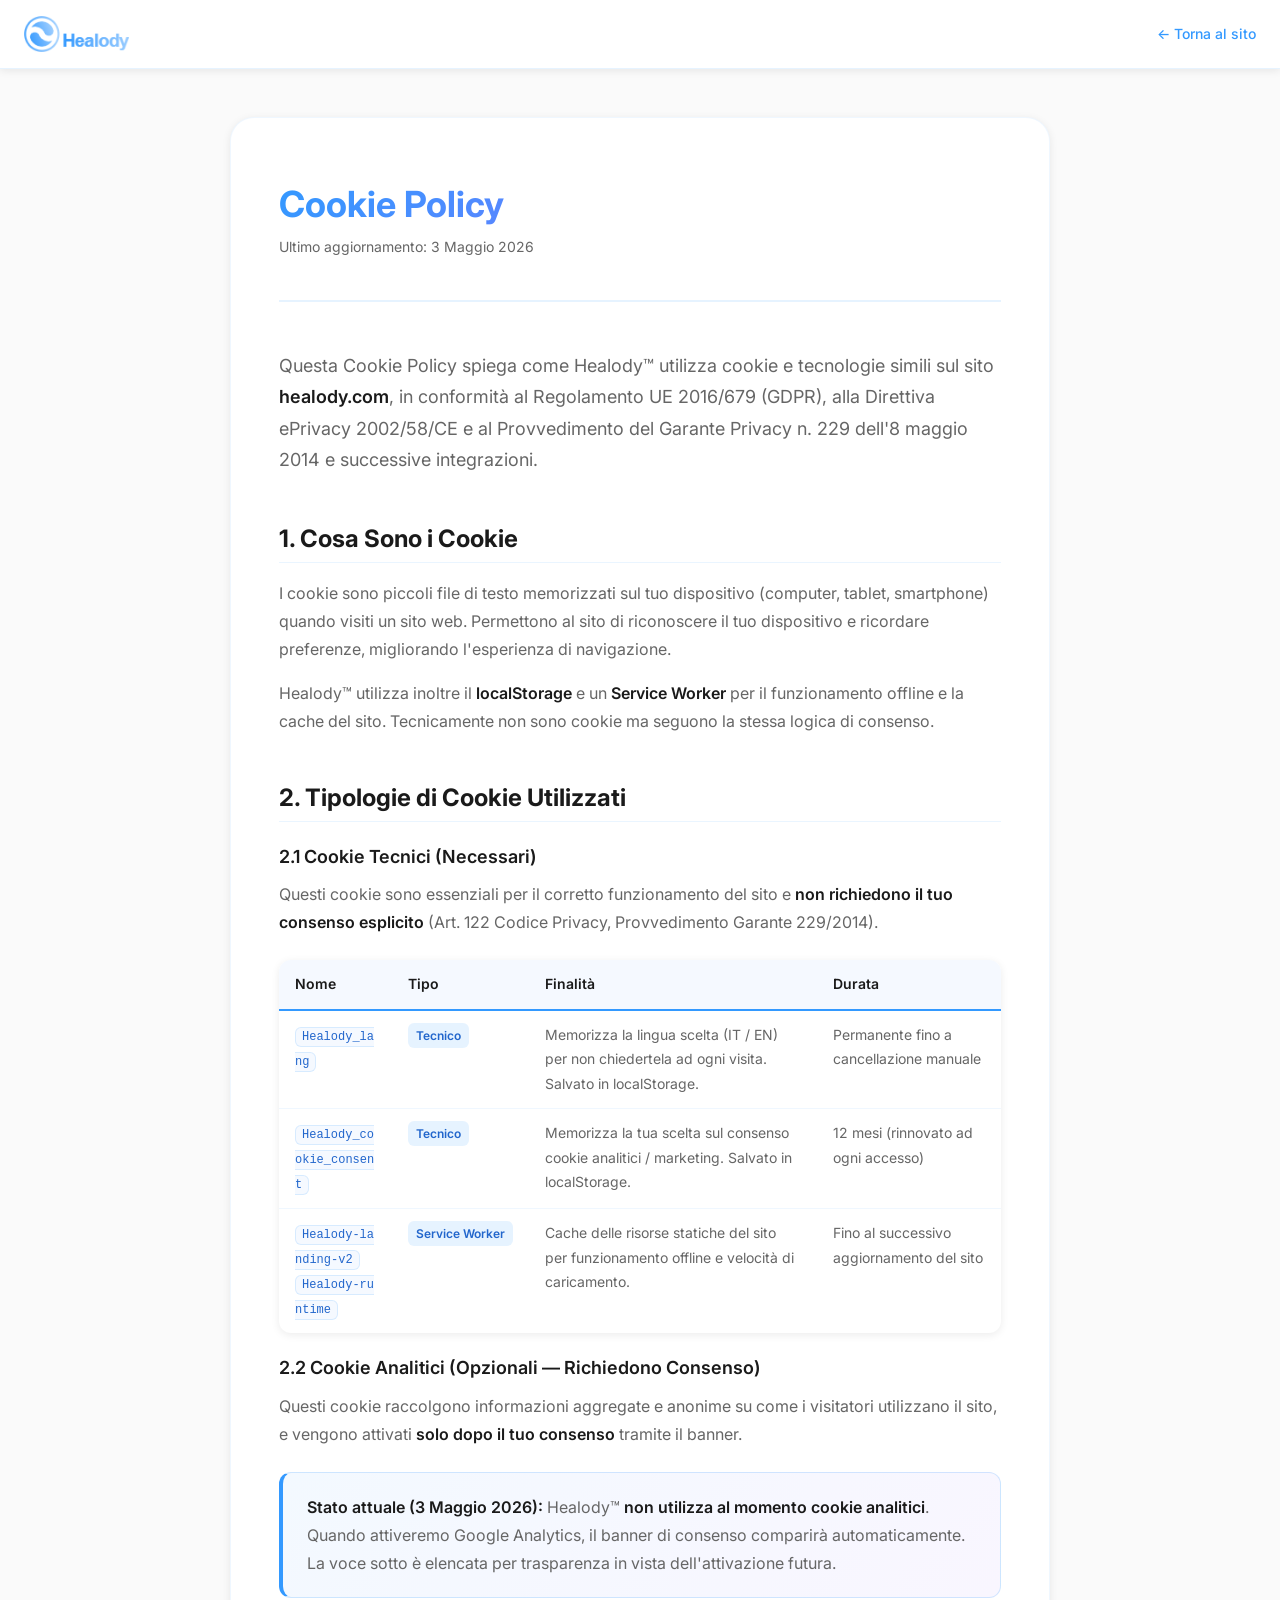
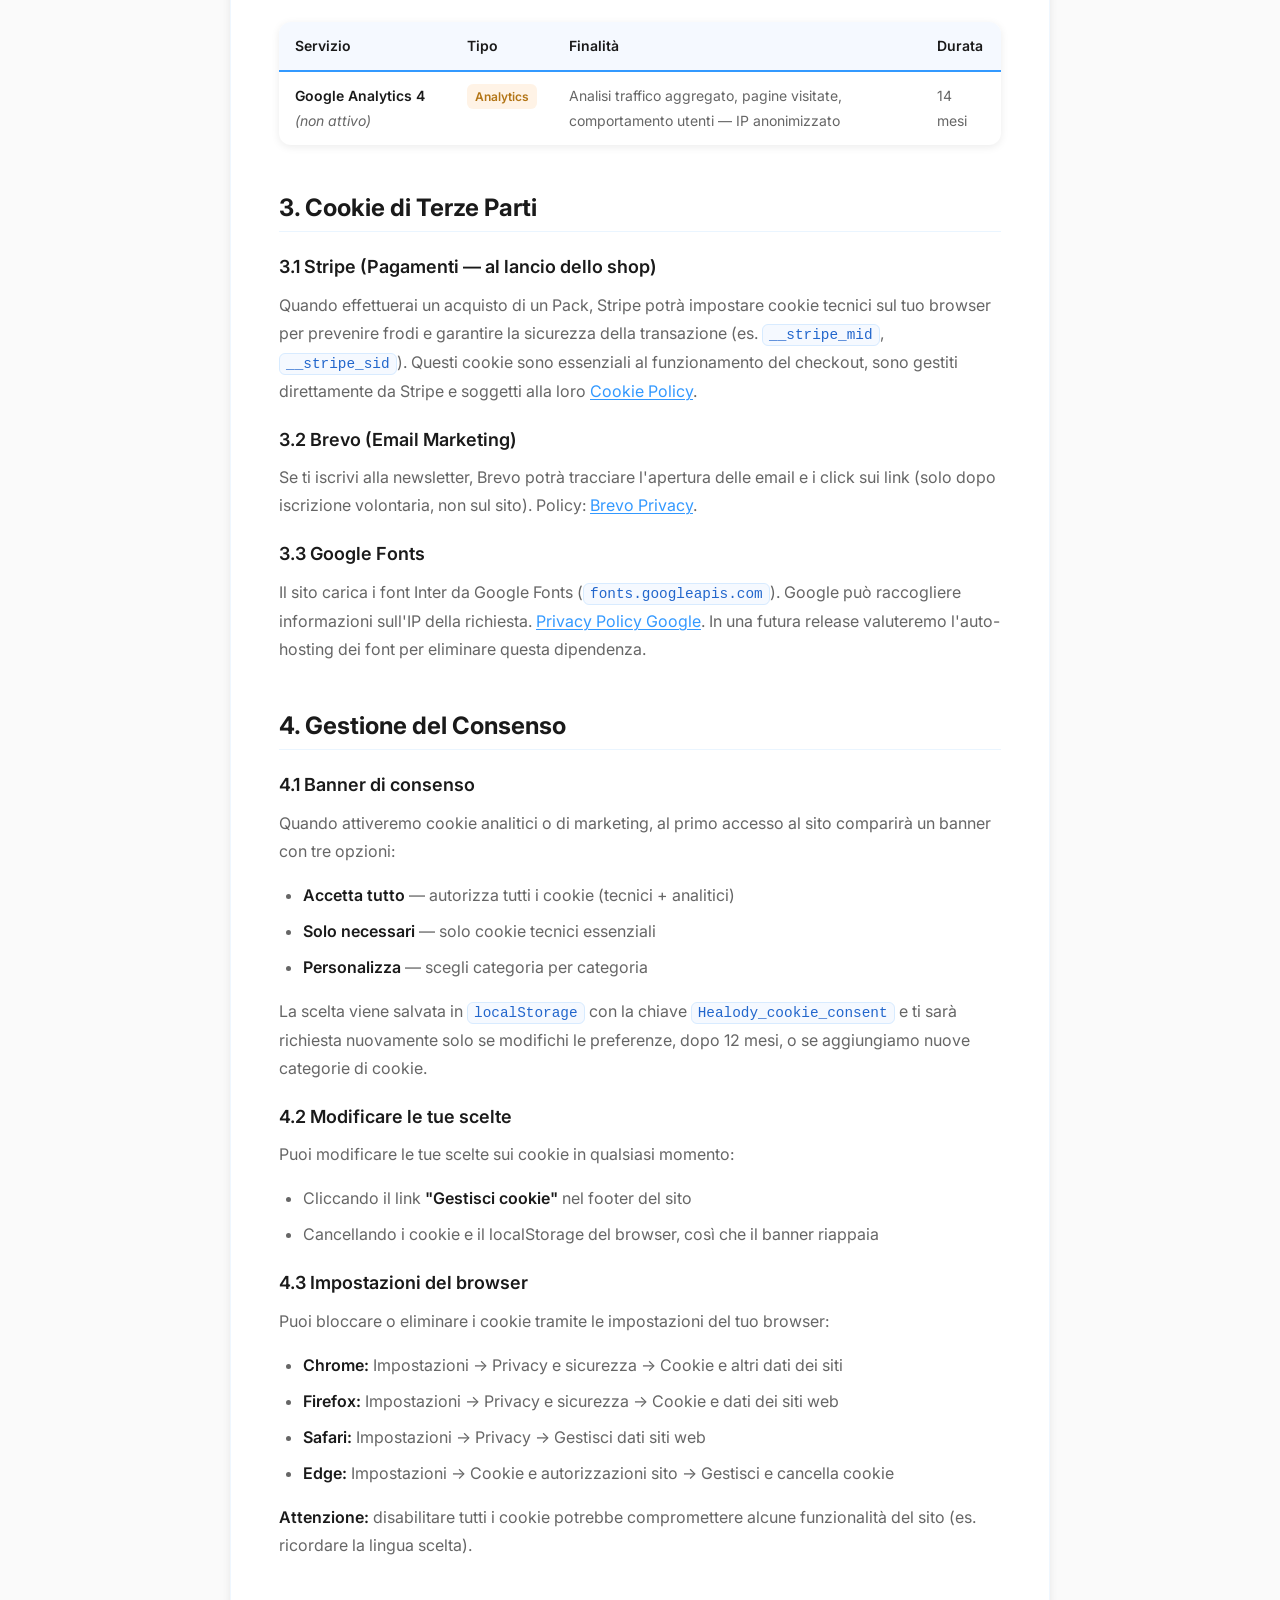
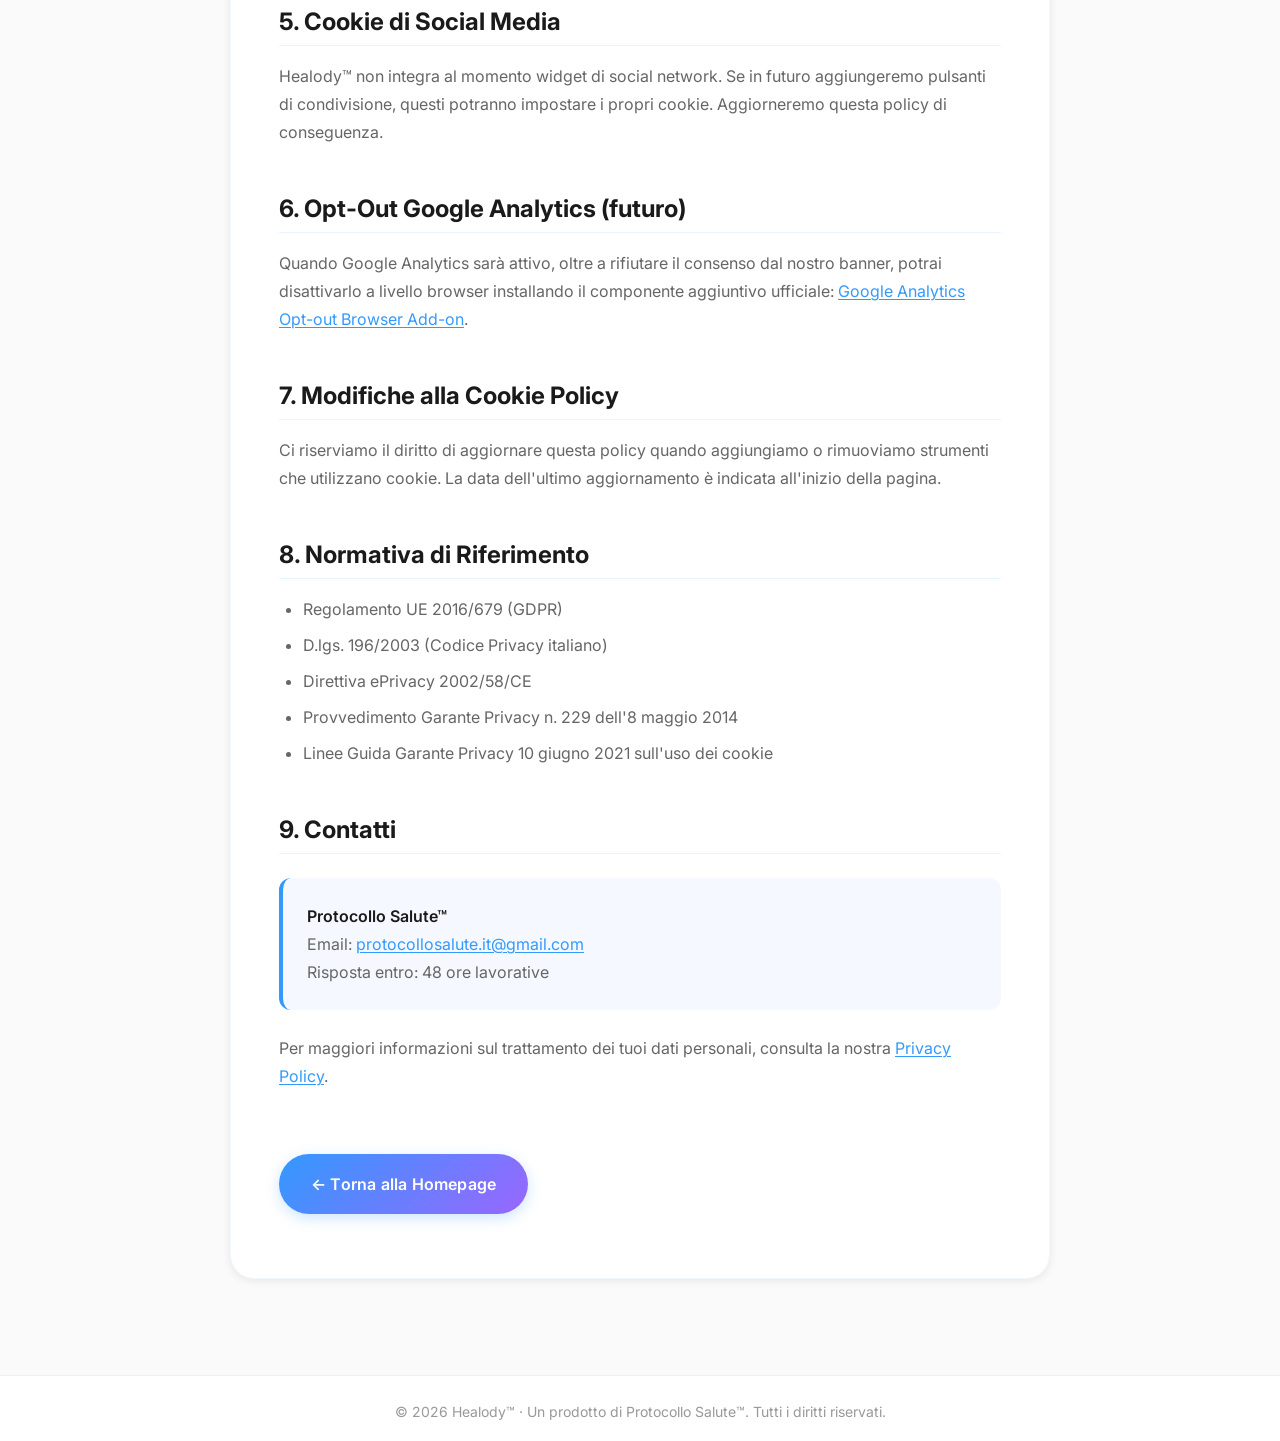
==== cookie-policy.html @ f2160ff9 "update new version" ====
<!DOCTYPE html>
<html lang="it">
<head>
    <meta charset="UTF-8">
    <meta name="viewport" content="width=device-width, initial-scale=1.0">
    <title>Cookie Policy — Healody™</title>
    <meta name="description" content="Cookie Policy di Healody™ — quali cookie usiamo, perché e come gestirli.">
    <meta name="robots" content="noindex, follow">
    <meta name="theme-color" content="#3399ff">

    <link rel="icon" type="image/svg+xml" href="images/favicon.svg">
    <link rel="apple-touch-icon" href="images/icon-192.png">

    <link rel="preconnect" href="https://fonts.googleapis.com">
    <link rel="preconnect" href="https://fonts.gstatic.com" crossorigin>
    <link href="https://fonts.googleapis.com/css2?family=Inter:wght@300;400;500;600;700&display=swap" rel="stylesheet">

    <link rel="stylesheet" href="css/styles.css">
    <link rel="stylesheet" href="css/legal.css">
</head>
<body class="legal-page">
    <nav class="legal-navbar">
        <div class="container">
            <a href="./" class="legal-navbar-logo">
                <img src="images/logo-full-120.png" alt="Healody™" class="legal-logo-img">
            </a>
            <a href="./" class="legal-back-link">← Torna al sito</a>
        </div>
    </nav>

    <main class="legal-container">
        <article class="legal-article">
            <header class="legal-header">
                <h1>Cookie Policy</h1>
                <p class="legal-meta">Ultimo aggiornamento: 3 Maggio 2026</p>
            </header>

            <p class="legal-intro">
                Questa Cookie Policy spiega come Healody™ utilizza cookie e tecnologie simili sul sito <strong>healody.com</strong>, in conformità al Regolamento UE 2016/679 (GDPR), alla Direttiva ePrivacy 2002/58/CE e al Provvedimento del Garante Privacy n. 229 dell'8 maggio 2014 e successive integrazioni.
            </p>

            <h2>1. Cosa Sono i Cookie</h2>
            <p>
                I cookie sono piccoli file di testo memorizzati sul tuo dispositivo (computer, tablet, smartphone) quando visiti un sito web. Permettono al sito di riconoscere il tuo dispositivo e ricordare preferenze, migliorando l'esperienza di navigazione.
            </p>
            <p>
                Healody™ utilizza inoltre il <strong>localStorage</strong> e un <strong>Service Worker</strong> per il funzionamento offline e la cache del sito. Tecnicamente non sono cookie ma seguono la stessa logica di consenso.
            </p>

            <h2>2. Tipologie di Cookie Utilizzati</h2>

            <h3>2.1 Cookie Tecnici (Necessari)</h3>
            <p>
                Questi cookie sono essenziali per il corretto funzionamento del sito e <strong>non richiedono il tuo consenso esplicito</strong> (Art. 122 Codice Privacy, Provvedimento Garante 229/2014).
            </p>

            <table class="legal-table">
                <thead>
                    <tr>
                        <th>Nome</th>
                        <th>Tipo</th>
                        <th>Finalità</th>
                        <th>Durata</th>
                    </tr>
                </thead>
                <tbody>
                    <tr>
                        <td><code>Healody_lang</code></td>
                        <td><span class="cookie-type cookie-technical">Tecnico</span></td>
                        <td>Memorizza la lingua scelta (IT / EN) per non chiedertela ad ogni visita. Salvato in localStorage.</td>
                        <td>Permanente fino a cancellazione manuale</td>
                    </tr>
                    <tr>
                        <td><code>Healody_cookie_consent</code></td>
                        <td><span class="cookie-type cookie-technical">Tecnico</span></td>
                        <td>Memorizza la tua scelta sul consenso cookie analitici / marketing. Salvato in localStorage.</td>
                        <td>12 mesi (rinnovato ad ogni accesso)</td>
                    </tr>
                    <tr>
                        <td><code>Healody-landing-v2</code><br><code>Healody-runtime</code></td>
                        <td><span class="cookie-type cookie-technical">Service Worker</span></td>
                        <td>Cache delle risorse statiche del sito per funzionamento offline e velocità di caricamento.</td>
                        <td>Fino al successivo aggiornamento del sito</td>
                    </tr>
                </tbody>
            </table>

            <h3>2.2 Cookie Analitici (Opzionali — Richiedono Consenso)</h3>
            <p>
                Questi cookie raccolgono informazioni aggregate e anonime su come i visitatori utilizzano il sito, e vengono attivati <strong>solo dopo il tuo consenso</strong> tramite il banner.
            </p>
            <p class="legal-callout">
                <strong>Stato attuale (3 Maggio 2026):</strong> Healody™ <strong>non utilizza al momento cookie analitici</strong>. Quando attiveremo Google Analytics, il banner di consenso comparirà automaticamente. La voce sotto è elencata per trasparenza in vista dell'attivazione futura.
            </p>

            <table class="legal-table">
                <thead>
                    <tr>
                        <th>Servizio</th>
                        <th>Tipo</th>
                        <th>Finalità</th>
                        <th>Durata</th>
                    </tr>
                </thead>
                <tbody>
                    <tr>
                        <td><strong>Google Analytics 4</strong> <em>(non attivo)</em></td>
                        <td><span class="cookie-type cookie-analytics">Analytics</span></td>
                        <td>Analisi traffico aggregato, pagine visitate, comportamento utenti — IP anonimizzato</td>
                        <td>14 mesi</td>
                    </tr>
                </tbody>
            </table>

            <h2>3. Cookie di Terze Parti</h2>

            <h3>3.1 Stripe (Pagamenti — al lancio dello shop)</h3>
            <p>
                Quando effettuerai un acquisto di un Pack, Stripe potrà impostare cookie tecnici sul tuo browser per prevenire frodi e garantire la sicurezza della transazione (es. <code>__stripe_mid</code>, <code>__stripe_sid</code>). Questi cookie sono essenziali al funzionamento del checkout, sono gestiti direttamente da Stripe e soggetti alla loro <a href="https://stripe.com/cookies-policy/legal" target="_blank" rel="noopener">Cookie Policy</a>.
            </p>

            <h3>3.2 Brevo (Email Marketing)</h3>
            <p>
                Se ti iscrivi alla newsletter, Brevo potrà tracciare l'apertura delle email e i click sui link (solo dopo iscrizione volontaria, non sul sito). Policy: <a href="https://www.brevo.com/legal/privacypolicy/" target="_blank" rel="noopener">Brevo Privacy</a>.
            </p>

            <h3>3.3 Google Fonts</h3>
            <p>
                Il sito carica i font Inter da Google Fonts (<code>fonts.googleapis.com</code>). Google può raccogliere informazioni sull'IP della richiesta. <a href="https://policies.google.com/privacy" target="_blank" rel="noopener">Privacy Policy Google</a>. In una futura release valuteremo l'auto-hosting dei font per eliminare questa dipendenza.
            </p>

            <h2>4. Gestione del Consenso</h2>

            <h3>4.1 Banner di consenso</h3>
            <p>
                Quando attiveremo cookie analitici o di marketing, al primo accesso al sito comparirà un banner con tre opzioni:
            </p>
            <ul>
                <li><strong>Accetta tutto</strong> — autorizza tutti i cookie (tecnici + analitici)</li>
                <li><strong>Solo necessari</strong> — solo cookie tecnici essenziali</li>
                <li><strong>Personalizza</strong> — scegli categoria per categoria</li>
            </ul>
            <p>
                La scelta viene salvata in <code>localStorage</code> con la chiave <code>Healody_cookie_consent</code> e ti sarà richiesta nuovamente solo se modifichi le preferenze, dopo 12 mesi, o se aggiungiamo nuove categorie di cookie.
            </p>

            <h3>4.2 Modificare le tue scelte</h3>
            <p>
                Puoi modificare le tue scelte sui cookie in qualsiasi momento:
            </p>
            <ul>
                <li>Cliccando il link <strong>"Gestisci cookie"</strong> nel footer del sito</li>
                <li>Cancellando i cookie e il localStorage del browser, così che il banner riappaia</li>
            </ul>

            <h3>4.3 Impostazioni del browser</h3>
            <p>Puoi bloccare o eliminare i cookie tramite le impostazioni del tuo browser:</p>
            <ul>
                <li><strong>Chrome:</strong> Impostazioni → Privacy e sicurezza → Cookie e altri dati dei siti</li>
                <li><strong>Firefox:</strong> Impostazioni → Privacy e sicurezza → Cookie e dati dei siti web</li>
                <li><strong>Safari:</strong> Impostazioni → Privacy → Gestisci dati siti web</li>
                <li><strong>Edge:</strong> Impostazioni → Cookie e autorizzazioni sito → Gestisci e cancella cookie</li>
            </ul>
            <p><strong>Attenzione:</strong> disabilitare tutti i cookie potrebbe compromettere alcune funzionalità del sito (es. ricordare la lingua scelta).</p>

            <h2>5. Cookie di Social Media</h2>
            <p>
                Healody™ non integra al momento widget di social network. Se in futuro aggiungeremo pulsanti di condivisione, questi potranno impostare i propri cookie. Aggiorneremo questa policy di conseguenza.
            </p>

            <h2>6. Opt-Out Google Analytics (futuro)</h2>
            <p>
                Quando Google Analytics sarà attivo, oltre a rifiutare il consenso dal nostro banner, potrai disattivarlo a livello browser installando il componente aggiuntivo ufficiale: <a href="https://tools.google.com/dlpage/gaoptout" target="_blank" rel="noopener">Google Analytics Opt-out Browser Add-on</a>.
            </p>

            <h2>7. Modifiche alla Cookie Policy</h2>
            <p>
                Ci riserviamo il diritto di aggiornare questa policy quando aggiungiamo o rimuoviamo strumenti che utilizzano cookie. La data dell'ultimo aggiornamento è indicata all'inizio della pagina.
            </p>

            <h2>8. Normativa di Riferimento</h2>
            <ul>
                <li>Regolamento UE 2016/679 (GDPR)</li>
                <li>D.lgs. 196/2003 (Codice Privacy italiano)</li>
                <li>Direttiva ePrivacy 2002/58/CE</li>
                <li>Provvedimento Garante Privacy n. 229 dell'8 maggio 2014</li>
                <li>Linee Guida Garante Privacy 10 giugno 2021 sull'uso dei cookie</li>
            </ul>

            <h2>9. Contatti</h2>
            <div class="legal-contact-box">
                <p>
                    <strong>Protocollo Salute™</strong><br>
                    Email: <a href="mailto:protocollosalute.it@gmail.com">protocollosalute.it@gmail.com</a><br>
                    Risposta entro: 48 ore lavorative
                </p>
            </div>

            <p>Per maggiori informazioni sul trattamento dei tuoi dati personali, consulta la nostra <a href="privacy-policy.html">Privacy Policy</a>.</p>

            <a href="./" class="legal-back-button">← Torna alla Homepage</a>
        </article>
    </main>

    <footer class="legal-footer">
        <div class="container">
            <p>© 2026 Healody™ · Un prodotto di Protocollo Salute™. Tutti i diritti riservati.</p>
        </div>
    </footer>
</body>
</html>
---- css/styles.css ----
/* ============================================
   HEALODY LANDING PAGE - STYLES
   ============================================ */

/* ============================================
   CSS VARIABLES (Design System)
   ============================================ */
:root {
    /* === Colors === */
    /* Background */
    --bg-primary: #FAFAFA;
    --bg-secondary: #FFFFFF;
    --bg-accent: #F5F9FF;
    --bg-dark: #1A1A1A;

    /* Text */
    --text-primary: #1A1A1A;
    --text-secondary: #666666;
    --text-muted: #999999;
    --text-white: #FFFFFF;

    /* Brand Colors */
    --color-blue-primary: #3399ff;
    --color-blue-dark: #2266cc;
    --color-blue-light: #66b2ff;
    --color-purple: #9966ff;
    --color-purple-light: #cc99ff;
    --color-teal: #33ccaa;
    --color-teal-light: #66dddd;

    /* Accent Colors */
    --color-orange: #ff9933;
    --color-yellow: #ffcc33;
    --color-red: #ff4444;
    --color-green: #10B981;

    /* Gradients */
    --gradient-primary: linear-gradient(135deg, #3399ff 0%, #9966ff 100%);
    --gradient-hero: linear-gradient(135deg, rgba(51, 153, 255, 0.9) 0%, rgba(153, 102, 255, 0.9) 100%);
    --gradient-card: linear-gradient(180deg, #FFFFFF 0%, #F5F9FF 100%);

    /* === Typography === */
    --font-primary: 'Inter', -apple-system, BlinkMacSystemFont, 'Segoe UI', sans-serif;

    --text-xs: 0.75rem;     /* 12px */
    --text-sm: 0.875rem;    /* 14px */
    --text-base: 1rem;      /* 16px */
    --text-lg: 1.125rem;    /* 18px */
    --text-xl: 1.25rem;     /* 20px */
    --text-2xl: 1.5rem;     /* 24px */
    --text-3xl: 1.875rem;   /* 30px */
    --text-4xl: 2.25rem;    /* 36px */
    --text-5xl: 3rem;       /* 48px */
    --text-6xl: 3.75rem;    /* 60px */

    --leading-tight: 1.25;
    --leading-normal: 1.5;
    --leading-relaxed: 1.75;

    --font-light: 300;
    --font-regular: 400;
    --font-medium: 500;
    --font-semibold: 600;
    --font-bold: 700;

    /* === Spacing === */
    --spacing-1: 0.25rem;   /* 4px */
    --spacing-2: 0.5rem;    /* 8px */
    --spacing-3: 0.75rem;   /* 12px */
    --spacing-4: 1rem;      /* 16px */
    --spacing-5: 1.25rem;   /* 20px */
    --spacing-6: 1.5rem;    /* 24px */
    --spacing-8: 2rem;      /* 32px */
    --spacing-10: 2.5rem;   /* 40px */
    --spacing-12: 3rem;     /* 48px */
    --spacing-16: 4rem;     /* 64px */
    --spacing-20: 5rem;     /* 80px */
    --spacing-24: 6rem;     /* 96px */

    /* === Border Radius === */
    --radius-sm: 0.375rem;  /* 6px */
    --radius-md: 0.5rem;    /* 8px */
    --radius-lg: 0.75rem;   /* 12px */
    --radius-xl: 1rem;      /* 16px */
    --radius-2xl: 1.5rem;   /* 24px */
    --radius-full: 9999px;

    /* === Shadows === */
    --shadow-sm: 0 2px 8px rgba(0, 0, 0, 0.08);
    --shadow-md: 0 4px 16px rgba(0, 0, 0, 0.12);
    --shadow-lg: 0 8px 32px rgba(0, 0, 0, 0.16);
    --shadow-xl: 0 12px 48px rgba(0, 0, 0, 0.20);

    /* === Transitions === */
    --transition-fast: 150ms cubic-bezier(0.4, 0, 0.2, 1);
    --transition-base: 250ms cubic-bezier(0.4, 0, 0.2, 1);
    --transition-slow: 350ms cubic-bezier(0.4, 0, 0.2, 1);

    /* === Z-index === */
    --z-dropdown: 1000;
    --z-sticky: 1020;
    --z-modal-overlay: 1030;
    --z-modal: 1040;
    --z-toast: 1050;

    /* === Breakpoints (for reference) === */
    --breakpoint-sm: 640px;
    --breakpoint-md: 768px;
    --breakpoint-lg: 1024px;
    --breakpoint-xl: 1280px;
    --breakpoint-2xl: 1536px;
}

/* ============================================
   RESET & BASE STYLES
   ============================================ */
* {
    margin: 0;
    padding: 0;
    box-sizing: border-box;
}

html {
    scroll-behavior: smooth;
    font-size: 16px;
}

body {
    font-family: var(--font-primary);
    font-size: var(--text-base);
    line-height: var(--leading-normal);
    color: var(--text-primary);
    background-color: var(--bg-primary);
    -webkit-font-smoothing: antialiased;
    -moz-osx-font-smoothing: grayscale;
}

/* ============================================
   TYPOGRAPHY
   ============================================ */
h1, h2, h3, h4, h5, h6 {
    font-weight: var(--font-bold);
    line-height: var(--leading-tight);
    color: var(--text-primary);
}

h1 { font-size: var(--text-5xl); }
h2 { font-size: var(--text-4xl); }
h3 { font-size: var(--text-2xl); }
h4 { font-size: var(--text-xl); }
h5 { font-size: var(--text-lg); }
h6 { font-size: var(--text-base); }

p {
    margin-bottom: var(--spacing-4);
    line-height: var(--leading-relaxed);
}

a {
    color: var(--color-blue-primary);
    text-decoration: none;
    transition: color var(--transition-base);
}

a:hover {
    color: var(--color-blue-dark);
}

/* ============================================
   LAYOUT
   ============================================ */
.container {
    width: 100%;
    max-width: 1280px;
    margin: 0 auto;
    padding: 0 var(--spacing-6);
}

section {
    padding: var(--spacing-20) 0;
}

/* ============================================
   BUTTONS
   ============================================ */
.btn {
    display: inline-flex;
    align-items: center;
    justify-content: center;
    padding: var(--spacing-3) var(--spacing-6);
    font-size: var(--text-base);
    font-weight: var(--font-semibold);
    border-radius: var(--radius-lg);
    border: 2px solid transparent;
    cursor: pointer;
    transition: all var(--transition-base);
    text-decoration: none;
    white-space: nowrap;
}

.btn-primary {
    background: var(--gradient-primary);
    color: var(--text-white);
    border-color: transparent;
}

.btn-primary:hover {
    transform: translateY(-2px);
    box-shadow: var(--shadow-lg);
    color: var(--text-white);
}

.btn-secondary {
    background: transparent;
    color: var(--color-blue-primary);
    border-color: var(--color-blue-primary);
}

.btn-secondary:hover {
    background: var(--color-blue-primary);
    color: var(--text-white);
}

.btn-outline {
    background: transparent;
    color: var(--text-primary);
    border-color: var(--text-secondary);
}

.btn-outline:hover {
    background: var(--text-primary);
    color: var(--text-white);
    border-color: var(--text-primary);
}

.btn-large {
    padding: var(--spacing-4) var(--spacing-8);
    font-size: var(--text-lg);
}

/* ============================================
   NAVBAR
   ============================================ */
.navbar {
    position: sticky;
    top: 0;
    background: rgba(255, 255, 255, 0.95);
    backdrop-filter: blur(10px);
    box-shadow: var(--shadow-sm);
    z-index: var(--z-sticky);
    padding: var(--spacing-4) 0;
}

.navbar-content {
    display: flex;
    align-items: center;
    justify-content: space-between;
    gap: var(--spacing-8);
}

.navbar-logo {
    display: flex;
    align-items: center;
    gap: var(--spacing-3);
    font-size: var(--text-xl);
    font-weight: var(--font-bold);
    color: var(--text-primary);
}

.logo-img {
    height: 40px;
    width: auto;
}

.navbar-menu {
    display: flex;
    list-style: none;
    gap: var(--spacing-8);
}

.nav-link {
    color: var(--text-secondary);
    font-weight: var(--font-medium);
    transition: color var(--transition-base);
}

.nav-link:hover {
    color: var(--color-blue-primary);
}

/* Language Switcher */
.language-switcher {
    position: relative;
}

.lang-btn {
    display: flex;
    align-items: center;
    gap: var(--spacing-2);
    padding: var(--spacing-2) var(--spacing-3);
    background: transparent;
    border: 1px solid var(--text-muted);
    border-radius: var(--radius-md);
    cursor: pointer;
    transition: all var(--transition-base);
}

.lang-btn:hover {
    border-color: var(--color-blue-primary);
    background: var(--bg-accent);
}

.lang-dropdown {
    position: absolute;
    top: calc(100% + var(--spacing-2));
    right: 0;
    background: var(--bg-secondary);
    border-radius: var(--radius-md);
    box-shadow: var(--shadow-md);
    overflow: hidden;
    opacity: 0;
    visibility: hidden;
    transform: translateY(-10px);
    transition: all var(--transition-base);
    z-index: var(--z-dropdown);
    min-width: 150px;
}

.lang-dropdown.active {
    opacity: 1;
    visibility: visible;
    transform: translateY(0);
}

.lang-option {
    display: block;
    width: 100%;
    padding: var(--spacing-3) var(--spacing-4);
    text-align: left;
    background: transparent;
    border: none;
    cursor: pointer;
    transition: background var(--transition-fast);
}

.lang-option:hover {
    background: var(--bg-accent);
}

/* Mobile Menu Toggle */
.mobile-menu-toggle {
    display: none;
    flex-direction: column;
    gap: 6px;
    background: transparent;
    border: none;
    cursor: pointer;
    padding: var(--spacing-2);
}

.hamburger-line {
    width: 24px;
    height: 2px;
    background: var(--text-primary);
    transition: all var(--transition-base);
}

/* ============================================
   HERO SECTION
   ============================================ */
.hero {
    position: relative;
    min-height: 100vh;
    display: flex;
    align-items: center;
    justify-content: center;
    padding: var(--spacing-20) 0;
    overflow: hidden;
}

.hero-background {
    position: absolute;
    top: 0;
    left: 0;
    width: 100%;
    height: 100%;
    z-index: -1;
}

.hero-gradient {
    position: absolute;
    top: 0;
    left: 0;
    width: 100%;
    height: 100%;
    background: var(--gradient-hero);
    opacity: 0.1;
}

.hero-content {
    display: grid;
    grid-template-columns: 1fr 1fr;
    gap: var(--spacing-12);
    align-items: center;
}

.hero-text {
    max-width: 600px;
}

.hero-headline {
    font-size: var(--text-6xl);
    margin-bottom: var(--spacing-6);
    background: var(--gradient-primary);
    -webkit-background-clip: text;
    -webkit-text-fill-color: transparent;
    background-clip: text;
}

.hero-subheadline {
    font-size: var(--text-xl);
    color: var(--text-secondary);
    margin-bottom: var(--spacing-8);
    line-height: var(--leading-relaxed);
}

.hero-cta {
    display: flex;
    gap: var(--spacing-4);
    flex-wrap: wrap;
}

.hero-visual {
    display: flex;
    align-items: center;
    justify-content: center;
}

.hero-image-placeholder {
    width: 100%;
    max-width: 500px;
    aspect-ratio: 1;
    background: url('../images/meditazione.jpg') center center / cover no-repeat;
    border-radius: var(--radius-2xl);
    box-shadow: var(--shadow-xl);
    position: relative;
    overflow: hidden;
}

.scroll-indicator {
    position: absolute;
    bottom: var(--spacing-8);
    left: 50%;
    transform: translateX(-50%);
    animation: bounce 2s infinite;
}

.scroll-arrow {
    width: 30px;
    height: 30px;
    border-left: 3px solid var(--color-blue-primary);
    border-bottom: 3px solid var(--color-blue-primary);
    transform: rotate(-45deg);
}

@keyframes bounce {
    0%, 20%, 50%, 80%, 100% {
        transform: translateX(-50%) translateY(0);
    }
    40% {
        transform: translateX(-50%) translateY(-10px);
    }
    60% {
        transform: translateX(-50%) translateY(-5px);
    }
}

/* ============================================
   HEALODY ORIGIN SECTION
   ============================================ */
.healody-origin {
    padding: var(--spacing-16) 0;
    background: linear-gradient(135deg, rgba(51, 153, 255, 0.05) 0%, rgba(153, 102, 255, 0.05) 100%);
    text-align: center;
}

.origin-content {
    max-width: 800px;
    margin: 0 auto;
    padding: var(--spacing-8);
}

.origin-content .section-title {
    font-size: var(--text-4xl);
    margin-bottom: var(--spacing-6);
    background: var(--gradient-primary);
    -webkit-background-clip: text;
    -webkit-text-fill-color: transparent;
    background-clip: text;
}

.origin-text {
    font-size: var(--text-lg);
    line-height: 1.8;
    color: var(--text-secondary);
}

.origin-text strong {
    color: var(--color-blue-primary);
    font-weight: var(--font-semibold);
}

/* ============================================
   PROBLEM SOLUTION SECTION
   ============================================ */
.problem-solution {
    background: var(--bg-secondary);
}

.problem-solution-grid {
    display: grid;
    grid-template-columns: 1fr auto 1fr;
    gap: var(--spacing-8);
    align-items: center;
}

.problem-card,
.solution-card {
    background: var(--gradient-card);
    border-radius: var(--radius-xl);
    overflow: hidden;
    box-shadow: var(--shadow-md);
    transition: transform var(--transition-base), box-shadow var(--transition-base);
}

.problem-card:hover,
.solution-card:hover {
    transform: translateY(-5px);
    box-shadow: var(--shadow-lg);
}

.card-visual {
    width: 100%;
    height: 250px;
    background: linear-gradient(135deg, #e0e0e0 0%, #f5f5f5 100%);
    background-size: cover;
    background-position: center;
    position: relative;
}

.problem-visual {
    background: linear-gradient(135deg, rgba(0, 0, 0, 0.4) 0%, rgba(0, 0, 0, 0.3) 100%), url('../images/problema.jpg') center center / cover no-repeat;
    filter: saturate(0.7) brightness(0.85);
}

.solution-visual {
    background: linear-gradient(135deg, rgba(51, 153, 255, 0.2) 0%, rgba(153, 102, 255, 0.2) 100%), url('../images/soluzione.jpg') center center / cover no-repeat;
    filter: saturate(1.1) brightness(1.05);
}

.card-content {
    padding: var(--spacing-6);
}

.card-label {
    display: inline-block;
    padding: var(--spacing-1) var(--spacing-3);
    background: var(--text-muted);
    color: var(--text-white);
    border-radius: var(--radius-full);
    font-size: var(--text-sm);
    font-weight: var(--font-semibold);
    text-transform: uppercase;
    margin-bottom: var(--spacing-3);
}

.solution-label {
    background: var(--gradient-primary);
}

.card-headline {
    font-size: var(--text-3xl);
    margin-bottom: var(--spacing-4);
}

.card-text {
    color: var(--text-secondary);
    margin-bottom: var(--spacing-6);
}

.arrow-separator {
    display: flex;
    align-items: center;
    justify-content: center;
}

/* ============================================
   WHAT WE OFFER SECTION
   ============================================ */
.what-we-offer {
    background: var(--bg-accent);
}

.section-header {
    text-align: center;
    margin-bottom: var(--spacing-12);
}

.section-title {
    margin-bottom: var(--spacing-4);
}

.section-subtitle {
    font-size: var(--text-xl);
    color: var(--text-secondary);
}

.section-intro {
    font-size: var(--text-lg);
    color: var(--text-secondary);
    max-width: 700px;
    margin: 0 auto;
}

.offer-grid {
    display: grid;
    grid-template-columns: repeat(3, 1fr);
    gap: var(--spacing-8);
    margin-bottom: var(--spacing-8);
}

.offer-card {
    background: var(--bg-secondary);
    padding: var(--spacing-8);
    border-radius: var(--radius-xl);
    text-align: center;
    box-shadow: var(--shadow-sm);
    transition: transform var(--transition-base), box-shadow var(--transition-base);
}

.offer-card:hover {
    transform: translateY(-5px);
    box-shadow: var(--shadow-lg);
}

.offer-icon {
    margin-bottom: var(--spacing-6);
}

.offer-title {
    font-size: var(--text-2xl);
    margin-bottom: var(--spacing-4);
}

.offer-description {
    color: var(--text-secondary);
    line-height: var(--leading-relaxed);
}

.offer-footer-text {
    text-align: center;
    font-size: var(--text-lg);
    color: var(--text-secondary);
    max-width: 800px;
    margin: 0 auto;
}

/* ============================================
   CATEGORIES SECTION
   ============================================ */
.categories {
    background: var(--bg-secondary);
}

.categories-grid {
    display: grid;
    grid-template-columns: repeat(4, 1fr);
    gap: var(--spacing-8);
    margin-bottom: var(--spacing-8);
}

.category-card {
    background: var(--gradient-card);
    padding: var(--spacing-8);
    border-radius: var(--radius-xl);
    text-align: center;
    box-shadow: var(--shadow-sm);
    transition: transform var(--transition-base), box-shadow var(--transition-base);
}

.category-card:hover {
    transform: translateY(-5px);
    box-shadow: var(--shadow-lg);
}

.category-icon {
    width: 80px;
    height: 80px;
    margin: 0 auto var(--spacing-6);
    display: flex;
    align-items: center;
    justify-content: center;
    border-radius: var(--radius-full);
}

.moon-icon {
    background: linear-gradient(135deg, #2266cc 0%, #66b2ff 100%);
}

.meditation-icon {
    background: linear-gradient(135deg, #9966ff 0%, #cc99ff 100%);
}

.energy-icon {
    background: linear-gradient(135deg, #ff9933 0%, #ffcc33 100%);
}

.category-title {
    margin-bottom: var(--spacing-4);
}

.category-description {
    color: var(--text-secondary);
    line-height: var(--leading-relaxed);
}

.categories-footer-text {
    text-align: center;
    font-size: var(--text-lg);
    color: var(--text-secondary);
    font-style: italic;
}

/* ============================================
   SCIENCE SECTION
   ============================================ */
.science {
    background: var(--bg-accent);
}

.science-block {
    margin-bottom: var(--spacing-12);
    padding: var(--spacing-8);
    background: var(--bg-secondary);
    border-radius: var(--radius-xl);
    box-shadow: var(--shadow-sm);
}

.science-subtitle {
    color: var(--color-blue-primary);
    margin-bottom: var(--spacing-4);
}

.science-text {
    color: var(--text-secondary);
    font-size: var(--text-lg);
    line-height: var(--leading-relaxed);
    margin-bottom: var(--spacing-6);
}

.brain-waves-graphic {
    margin-top: var(--spacing-8);
}

.wave-item {
    display: grid;
    grid-template-columns: 150px 1fr 200px;
    gap: var(--spacing-4);
    align-items: center;
    margin-bottom: var(--spacing-6);
    padding: var(--spacing-4);
    background: var(--bg-accent);
    border-radius: var(--radius-lg);
}

.wave-label {
    font-weight: var(--font-semibold);
    color: var(--text-primary);
}

.wave-visual {
    height: 40px;
}

.wave-description {
    font-size: var(--text-sm);
    color: var(--text-secondary);
}

.science-benefits-list {
    list-style: none;
    margin-top: var(--spacing-6);
}

.science-benefits-list li {
    padding: var(--spacing-3) 0;
    padding-left: var(--spacing-8);
    position: relative;
    font-size: var(--text-lg);
    color: var(--text-secondary);
}

.science-benefits-list li::before {
    content: "•";
    position: absolute;
    left: 0;
    color: var(--color-blue-primary);
    font-size: var(--text-2xl);
}

.science-disclaimer {
    text-align: center;
    font-size: var(--text-sm);
    color: var(--text-muted);
    font-style: italic;
    margin-top: var(--spacing-8);
}

/* ============================================
   FEATURES SECTION
   ============================================ */
.features {
    background: var(--bg-secondary);
}

.features-grid {
    display: grid;
    grid-template-columns: repeat(2, 1fr);
    gap: var(--spacing-8);
}

.feature-card {
    background: var(--gradient-card);
    padding: var(--spacing-8);
    border-radius: var(--radius-xl);
    box-shadow: var(--shadow-sm);
    transition: transform var(--transition-base), box-shadow var(--transition-base);
}

.feature-card:hover {
    transform: translateY(-5px);
    box-shadow: var(--shadow-lg);
}

.feature-icon {
    width: 80px;
    height: 80px;
    margin-bottom: var(--spacing-6);
    display: flex;
    align-items: center;
    justify-content: center;
    background: var(--gradient-primary);
    border-radius: var(--radius-xl);
}

.icon-placeholder {
    font-size: var(--text-4xl);
}

.feature-title {
    margin-bottom: var(--spacing-4);
}

.feature-description {
    color: var(--text-secondary);
    line-height: var(--leading-relaxed);
}

/* ============================================
   HOW IT WORKS SECTION
   ============================================ */
.how-it-works {
    background: var(--bg-accent);
}

.steps-grid {
    display: grid;
    grid-template-columns: repeat(3, 1fr);
    gap: var(--spacing-8);
}

.step-card {
    position: relative;
    background: var(--bg-secondary);
    padding: var(--spacing-8);
    border-radius: var(--radius-xl);
    text-align: center;
    box-shadow: var(--shadow-sm);
    transition: transform var(--transition-base), box-shadow var(--transition-base);
}

.step-card:hover {
    transform: translateY(-5px);
    box-shadow: var(--shadow-lg);
}

.step-number {
    position: absolute;
    top: -20px;
    left: 50%;
    transform: translateX(-50%);
    width: 50px;
    height: 50px;
    background: var(--gradient-primary);
    color: var(--text-white);
    font-size: var(--text-2xl);
    font-weight: var(--font-bold);
    border-radius: var(--radius-full);
    display: flex;
    align-items: center;
    justify-content: center;
    box-shadow: var(--shadow-md);
}

.step-icon {
    margin: var(--spacing-8) 0 var(--spacing-6);
}

.step-title {
    margin-bottom: var(--spacing-4);
}

.step-description {
    color: var(--text-secondary);
    line-height: var(--leading-relaxed);
}

/* ============================================
   BENEFITS SECTION
   ============================================ */
.benefits {
    background: var(--bg-secondary);
}

.benefits-grid {
    display: grid;
    grid-template-columns: repeat(2, 1fr);
    gap: var(--spacing-6);
    max-width: 900px;
    margin: 0 auto;
}

.benefit-item {
    display: flex;
    align-items: center;
    gap: var(--spacing-4);
    padding: var(--spacing-4);
    background: var(--bg-accent);
    border-radius: var(--radius-lg);
    transition: transform var(--transition-base);
}

.benefit-item:hover {
    transform: translateX(10px);
}

.benefit-check {
    font-size: var(--text-2xl);
    color: var(--color-green);
    font-weight: var(--font-bold);
}

.benefit-text {
    font-size: var(--text-lg);
    color: var(--text-primary);
}

/* ============================================
   FAQ SECTION
   ============================================ */
.faq {
    background: var(--bg-accent);
}

.faq-list {
    max-width: 900px;
    margin: 0 auto;
}

.faq-item {
    background: var(--bg-secondary);
    border-radius: var(--radius-lg);
    margin-bottom: var(--spacing-4);
    overflow: hidden;
    box-shadow: var(--shadow-sm);
}

.faq-question {
    width: 100%;
    display: flex;
    justify-content: space-between;
    align-items: center;
    padding: var(--spacing-5);
    background: transparent;
    border: none;
    cursor: pointer;
    font-size: var(--text-lg);
    font-weight: var(--font-semibold);
    text-align: left;
    transition: background var(--transition-base);
}

.faq-question:hover {
    background: var(--bg-accent);
}

.faq-icon {
    font-size: var(--text-3xl);
    color: var(--color-blue-primary);
    transition: transform var(--transition-base);
}

.faq-item.active .faq-icon {
    transform: rotate(45deg);
}

.faq-answer {
    max-height: 0;
    overflow: hidden;
    transition: max-height var(--transition-slow);
}

.faq-item.active .faq-answer {
    max-height: 500px;
}

.faq-answer p {
    padding: 0 var(--spacing-5) var(--spacing-5);
    color: var(--text-secondary);
    line-height: var(--leading-relaxed);
}

/* ============================================
   FINAL CTA SECTION
   ============================================ */
.final-cta {
    background: var(--gradient-primary);
    color: var(--text-white);
    padding: var(--spacing-24) 0;
}

.final-cta-content {
    text-align: center;
    max-width: 800px;
    margin: 0 auto;
}

.final-cta-headline {
    font-size: var(--text-5xl);
    color: var(--text-white);
    margin-bottom: var(--spacing-6);
}

.final-cta-subheadline {
    font-size: var(--text-xl);
    color: rgba(255, 255, 255, 0.9);
    margin-bottom: var(--spacing-8);
}

.final-cta .btn-primary {
    background: var(--bg-secondary);
    color: var(--color-blue-primary);
    border-color: var(--bg-secondary);
}

.final-cta .btn-primary:hover {
    transform: translateY(-2px);
    box-shadow: var(--shadow-xl);
}

/* Secondary CTA on gradient background — outline-on-dark variant */
.final-cta .btn-secondary {
    background: transparent;
    color: var(--text-white);
    border-color: rgba(255, 255, 255, 0.85);
}

.final-cta .btn-secondary:hover {
    background: var(--bg-secondary);
    color: var(--color-blue-primary);
    border-color: var(--bg-secondary);
    transform: translateY(-2px);
    box-shadow: var(--shadow-xl);
}

.final-cta-note {
    margin-top: var(--spacing-6);
    font-size: var(--text-sm);
    color: rgba(255, 255, 255, 0.8);
}

/* ============================================
   FOOTER
   ============================================ */
.footer {
    background: var(--bg-dark);
    color: var(--text-white);
    padding: var(--spacing-12) 0 var(--spacing-6);
}

.footer-content {
    text-align: center;
}

.footer-brand {
    display: flex;
    flex-direction: column;
    align-items: center;
    gap: var(--spacing-3);
    margin-bottom: var(--spacing-8);
}

.footer-logo {
    width: 200px;
    height: auto;
}

.footer-tagline {
    font-size: var(--text-lg);
    color: rgba(255, 255, 255, 0.8);
}

.footer-links {
    display: flex;
    justify-content: center;
    gap: var(--spacing-6);
    flex-wrap: wrap;
    margin-bottom: var(--spacing-6);
}

.footer-link {
    color: rgba(255, 255, 255, 0.7);
    transition: color var(--transition-base);
}

.footer-link:hover {
    color: var(--text-white);
}

.footer-link-hidden {
    opacity: 0.3;
    font-size: var(--text-xs);
}

.footer-copyright {
    color: rgba(255, 255, 255, 0.5);
    font-size: var(--text-sm);
    margin-top: var(--spacing-8);
}

/* ============================================
   MODAL
   ============================================ */
.modal {
    display: none;
    position: fixed;
    top: 0;
    left: 0;
    width: 100%;
    height: 100%;
    z-index: var(--z-modal);
}

.modal.active {
    display: flex;
    align-items: center;
    justify-content: center;
}

.modal-overlay {
    position: absolute;
    top: 0;
    left: 0;
    width: 100%;
    height: 100%;
    background: rgba(0, 0, 0, 0.7);
    z-index: var(--z-modal-overlay);
}

.modal-content {
    position: relative;
    background: var(--bg-secondary);
    border-radius: var(--radius-2xl);
    max-width: 500px;
    width: 90%;
    max-height: 90vh;
    overflow-y: auto;
    z-index: var(--z-modal);
    animation: modalSlideIn var(--transition-slow);
}

@keyframes modalSlideIn {
    from {
        opacity: 0;
        transform: translateY(-50px);
    }
    to {
        opacity: 1;
        transform: translateY(0);
    }
}

.modal-close {
    position: absolute;
    top: var(--spacing-4);
    right: var(--spacing-4);
    width: 40px;
    height: 40px;
    background: transparent;
    border: none;
    font-size: var(--text-3xl);
    color: var(--text-muted);
    cursor: pointer;
    transition: color var(--transition-base);
}

.modal-close:hover {
    color: var(--text-primary);
}

.modal-body {
    padding: var(--spacing-8);
    text-align: center;
}

.modal-logo {
    width: 80px;
    height: 80px;
    margin-bottom: var(--spacing-6);
}

.modal-title {
    font-size: var(--text-3xl);
    margin-bottom: var(--spacing-4);
}

.modal-device-info {
    font-size: var(--text-lg);
    color: var(--text-secondary);
    margin-bottom: var(--spacing-6);
}

.modal-instructions {
    text-align: left;
    background: var(--bg-accent);
    padding: var(--spacing-6);
    border-radius: var(--radius-lg);
    margin-bottom: var(--spacing-6);
}

.modal-instructions ol {
    padding-left: var(--spacing-6);
}

.modal-instructions li {
    margin-bottom: var(--spacing-3);
    color: var(--text-secondary);
}

.modal-actions {
    display: flex;
    gap: var(--spacing-4);
    justify-content: center;
}

/* ============================================
   ANIMATIONS
   ============================================ */
.fade-in-up {
    opacity: 0;
    transform: translateY(30px);
    transition: opacity 0.6s ease, transform 0.6s ease;
}

.fade-in-up.visible {
    opacity: 1;
    transform: translateY(0);
}

/* ============================================
   RESPONSIVE - TABLET
   ============================================ */
@media (max-width: 1024px) {
    :root {
        --text-6xl: 3rem;    /* 48px */
        --text-5xl: 2.5rem;  /* 40px */
        --text-4xl: 2rem;    /* 32px */
    }

    .hero-content {
        grid-template-columns: 1fr;
        text-align: center;
    }

    .hero-text {
        max-width: 100%;
    }

    .hero-cta {
        justify-content: center;
    }

    .problem-solution-grid {
        grid-template-columns: 1fr;
    }

    .arrow-separator {
        transform: rotate(90deg);
    }

    .offer-grid,
    .categories-grid {
        grid-template-columns: 1fr;
    }

    .features-grid {
        grid-template-columns: 1fr;
    }

    .steps-grid {
        grid-template-columns: 1fr;
    }

    .wave-item {
        grid-template-columns: 1fr;
        text-align: center;
    }

    /* Responsive images */
    .hero-image-placeholder {
        max-width: 400px;
        margin: 0 auto;
    }

    .card-visual {
        height: 200px;
    }
}

/* ============================================
   RESPONSIVE - MOBILE
   ============================================ */
@media (max-width: 768px) {
    .navbar-menu {
        position: fixed;
        top: 72px;
        left: 0;
        right: 0;
        background: var(--bg-secondary);
        flex-direction: column;
        padding: var(--spacing-6);
        box-shadow: var(--shadow-lg);
        opacity: 0;
        visibility: hidden;
        transform: translateY(-20px);
        transition: all var(--transition-base);
        z-index: var(--z-dropdown);
    }

    .navbar-menu.active {
        opacity: 1;
        visibility: visible;
        transform: translateY(0);
        display: flex;
    }

    .navbar-menu li {
        margin: var(--spacing-2) 0;
    }

    .nav-link {
        display: block;
        padding: var(--spacing-3);
        font-size: var(--text-lg);
        text-align: center;
        color: var(--text-primary);
        border-radius: var(--radius-md);
        transition: background var(--transition-base);
    }

    .nav-link:hover {
        background: var(--bg-accent);
    }

    .mobile-menu-toggle {
        display: flex;
    }

    .mobile-menu-toggle.active .hamburger-line:nth-child(1) {
        transform: rotate(45deg) translate(6px, 6px);
    }

    .mobile-menu-toggle.active .hamburger-line:nth-child(2) {
        opacity: 0;
    }

    .mobile-menu-toggle.active .hamburger-line:nth-child(3) {
        transform: rotate(-45deg) translate(6px, -6px);
    }

    .hero-headline {
        font-size: var(--text-4xl);
    }

    .hero-subheadline {
        font-size: var(--text-lg);
    }

    .hero-cta {
        flex-direction: column;
    }

    .hero-cta .btn {
        width: 100%;
    }

    /* Mobile image optimizations */
    .hero-image-placeholder {
        max-width: 100%;
        aspect-ratio: 16/9;
    }

    .card-visual {
        height: 180px;
    }

    section {
        padding: var(--spacing-12) 0;
    }

    .benefits-grid {
        grid-template-columns: 1fr;
    }

    .final-cta-headline {
        font-size: var(--text-3xl);
    }

    .modal-content {
        width: 95%;
    }
}

@media (max-width: 640px) {
    .container {
        padding: 0 var(--spacing-4);
    }

    h1 { font-size: var(--text-3xl); }
    h2 { font-size: var(--text-2xl); }
    h3 { font-size: var(--text-xl); }
}

/* ============================================
   ===== UPGRADE: PACK + PWA SECTIONS =========
   ============================================ */

/* === Hero badge === */
.hero-badge {
    display: inline-block;
    padding: var(--spacing-2) var(--spacing-4);
    margin-bottom: var(--spacing-5);
    background: rgba(51, 153, 255, 0.1);
    color: var(--color-blue-primary);
    border: 1px solid rgba(51, 153, 255, 0.25);
    border-radius: var(--radius-full);
    font-size: var(--text-sm);
    font-weight: var(--font-semibold);
    letter-spacing: 0.5px;
    text-transform: uppercase;
}

/* === Section eyebrow === */
.section-eyebrow {
    display: inline-block;
    padding: var(--spacing-1) var(--spacing-4);
    margin-bottom: var(--spacing-4);
    background: rgba(51, 153, 255, 0.1);
    color: var(--color-blue-primary);
    border-radius: var(--radius-full);
    font-size: var(--text-xs);
    font-weight: var(--font-semibold);
    letter-spacing: 1px;
    text-transform: uppercase;
}

.section-eyebrow-soon {
    background: rgba(153, 102, 255, 0.1);
    color: var(--color-purple);
    border: 1px solid rgba(153, 102, 255, 0.25);
}

/* ============================================
   PRODUCTS OVERVIEW
   ============================================ */
.products-overview {
    padding: var(--spacing-24) 0;
    background: var(--bg-accent);
}

.products-grid {
    display: grid;
    grid-template-columns: 1fr 1fr;
    gap: var(--spacing-8);
    margin-top: var(--spacing-12);
}

.product-card {
    position: relative;
    padding: var(--spacing-12) var(--spacing-8);
    background: var(--bg-secondary);
    border-radius: var(--radius-2xl);
    border: 1px solid rgba(51, 153, 255, 0.15);
    box-shadow: var(--shadow-md);
    text-align: center;
    transition: transform var(--transition-base), box-shadow var(--transition-base);
    display: flex;
    flex-direction: column;
    align-items: center;
}

.product-card:hover {
    transform: translateY(-6px);
    box-shadow: var(--shadow-xl);
}

.product-card-pack {
    border-top: 4px solid var(--color-blue-primary);
}

.product-card-pwa {
    border-top: 4px solid var(--color-purple);
}

.product-badge {
    position: absolute;
    top: var(--spacing-4);
    right: var(--spacing-4);
    padding: var(--spacing-1) var(--spacing-3);
    border-radius: var(--radius-full);
    font-size: var(--text-xs);
    font-weight: var(--font-semibold);
    letter-spacing: 0.5px;
    text-transform: uppercase;
}

.product-badge-available {
    background: rgba(16, 185, 129, 0.12);
    color: var(--color-green);
    border: 1px solid rgba(16, 185, 129, 0.3);
}

.product-badge-soon {
    background: rgba(153, 102, 255, 0.12);
    color: var(--color-purple);
    border: 1px solid rgba(153, 102, 255, 0.3);
}

.product-icon {
    margin-bottom: var(--spacing-6);
    color: var(--color-blue-primary);
}

.product-card-pwa .product-icon {
    color: var(--color-purple);
}

.product-title {
    font-size: var(--text-2xl);
    font-weight: var(--font-bold);
    color: var(--text-primary);
    margin-bottom: var(--spacing-4);
}

.product-text {
    font-size: var(--text-base);
    color: var(--text-secondary);
    line-height: var(--leading-relaxed);
    margin-bottom: var(--spacing-8);
    flex: 1;
}

.product-card .btn {
    align-self: stretch;
}

/* ============================================
   PACK STANDALONE SECTION
   ============================================ */
.pack-section {
    padding: var(--spacing-24) 0;
    background: var(--bg-secondary);
}

.pack-features-title,
.pwa-block-title {
    font-size: var(--text-2xl);
    font-weight: var(--font-bold);
    text-align: center;
    margin: var(--spacing-16) 0 var(--spacing-8);
    color: var(--text-primary);
}

.pack-features-grid {
    display: grid;
    grid-template-columns: repeat(4, 1fr);
    gap: var(--spacing-6);
    margin-bottom: var(--spacing-20);
}

.pack-feature {
    padding: var(--spacing-6);
    background: var(--bg-accent);
    border-radius: var(--radius-xl);
    text-align: center;
    border: 1px solid rgba(51, 153, 255, 0.1);
}

.pack-feature-icon {
    width: 56px;
    height: 56px;
    margin: 0 auto var(--spacing-4);
    display: flex;
    align-items: center;
    justify-content: center;
    background: var(--gradient-primary);
    color: white;
    border-radius: var(--radius-lg);
}

.pack-feature-title {
    font-size: var(--text-base);
    font-weight: var(--font-semibold);
    color: var(--text-primary);
    margin-bottom: var(--spacing-2);
}

.pack-feature-desc {
    font-size: var(--text-sm);
    color: var(--text-secondary);
    line-height: var(--leading-normal);
}

/* === Catalog === */
.pack-catalog-header {
    text-align: center;
    margin-bottom: var(--spacing-12);
}

.pack-catalog-title {
    font-size: var(--text-3xl);
    font-weight: var(--font-bold);
    color: var(--text-primary);
    margin-bottom: var(--spacing-3);
}

.pack-catalog-subtitle {
    font-size: var(--text-lg);
    color: var(--text-secondary);
}

.pack-grid {
    display: grid;
    grid-template-columns: repeat(3, 1fr);
    gap: var(--spacing-6);
    margin-bottom: var(--spacing-12);
}

.pack-card {
    padding: var(--spacing-8);
    background: var(--bg-secondary);
    border: 1px solid rgba(51, 153, 255, 0.15);
    border-radius: var(--radius-xl);
    text-align: center;
    transition: transform var(--transition-base), box-shadow var(--transition-base), border-color var(--transition-base);
    display: flex;
    flex-direction: column;
    align-items: center;
}

.pack-card:hover {
    transform: translateY(-4px);
    box-shadow: var(--shadow-lg);
    border-color: var(--color-blue-primary);
}

.pack-card-icon {
    color: var(--color-blue-primary);
    margin-bottom: var(--spacing-4);
}

.pack-card-name {
    font-size: var(--text-xl);
    font-weight: var(--font-bold);
    color: var(--text-primary);
    margin-bottom: var(--spacing-3);
}

.pack-card-desc {
    font-size: var(--text-sm);
    color: var(--text-secondary);
    line-height: var(--leading-relaxed);
    margin-bottom: var(--spacing-5);
    flex: 1;
}

.pack-card-meta {
    display: inline-block;
    padding: var(--spacing-1) var(--spacing-3);
    margin-bottom: var(--spacing-5);
    background: var(--bg-accent);
    color: var(--text-muted);
    border-radius: var(--radius-full);
    font-size: var(--text-xs);
    font-weight: var(--font-medium);
}

.btn-pack-buy {
    width: 100%;
}

.btn-pack-buy:disabled {
    opacity: 0.6;
    cursor: not-allowed;
    pointer-events: none;
}

/* === All-in-One Bundle === */
.pack-bundle {
    position: relative;
    margin-top: var(--spacing-8);
    padding: var(--spacing-12);
    background-image:
        linear-gradient(white, white),
        var(--gradient-primary);
    background-origin: border-box;
    background-clip: padding-box, border-box;
    border: 2px solid transparent;
    border-radius: var(--radius-2xl);
    overflow: hidden;
    display: grid;
    grid-template-columns: 1fr auto;
    gap: var(--spacing-12);
    align-items: center;
}

.pack-bundle-glow {
    position: absolute;
    top: -100px;
    right: -100px;
    width: 300px;
    height: 300px;
    background: radial-gradient(circle, rgba(153, 102, 255, 0.18) 0%, transparent 70%);
    pointer-events: none;
}

.pack-bundle-content {
    position: relative;
    z-index: 2;
}

.pack-bundle-badge {
    display: inline-block;
    padding: var(--spacing-2) var(--spacing-4);
    margin-bottom: var(--spacing-4);
    background: var(--gradient-primary);
    color: white;
    border-radius: var(--radius-full);
    font-size: var(--text-xs);
    font-weight: var(--font-bold);
    letter-spacing: 1px;
    text-transform: uppercase;
}

.pack-bundle-name {
    font-size: var(--text-4xl);
    font-weight: var(--font-bold);
    background: var(--gradient-primary);
    -webkit-background-clip: text;
    -webkit-text-fill-color: transparent;
    background-clip: text;
    margin-bottom: var(--spacing-4);
}

.pack-bundle-desc {
    font-size: var(--text-lg);
    color: var(--text-secondary);
    line-height: var(--leading-relaxed);
    margin-bottom: var(--spacing-6);
}

.pack-bundle-includes {
    margin-bottom: var(--spacing-8);
    padding: var(--spacing-4) var(--spacing-5);
    background: rgba(51, 153, 255, 0.06);
    border-left: 3px solid var(--color-blue-primary);
    border-radius: var(--radius-md);
}

.pack-bundle-includes-item {
    display: block;
    font-size: var(--text-sm);
    font-weight: var(--font-semibold);
    color: var(--text-primary);
    margin-bottom: var(--spacing-2);
}

.pack-bundle-bonus {
    display: block;
    font-size: var(--text-base);
    font-weight: var(--font-bold);
    color: var(--color-purple);
}

.pack-bundle-visual {
    flex-shrink: 0;
    color: var(--color-purple);
}

.pack-footer-note {
    text-align: center;
    margin-top: var(--spacing-12);
    font-size: var(--text-sm);
    color: var(--text-muted);
    font-style: italic;
}

/* ============================================
   PWA SECTION (Coming Soon)
   ============================================ */
.pwa-section {
    padding: var(--spacing-24) 0;
    background: linear-gradient(180deg, var(--bg-accent) 0%, var(--bg-secondary) 100%);
    position: relative;
}

.pwa-intro {
    max-width: 800px;
    margin: 0 auto var(--spacing-8);
    text-align: center;
    font-size: var(--text-lg);
    color: var(--text-secondary);
    line-height: var(--leading-relaxed);
}

.pwa-features-grid {
    display: grid;
    grid-template-columns: repeat(4, 1fr);
    gap: var(--spacing-6);
    margin-bottom: var(--spacing-12);
}

.pwa-feature-card {
    padding: var(--spacing-8) var(--spacing-6);
    background: var(--bg-secondary);
    border: 1px solid rgba(153, 102, 255, 0.15);
    border-radius: var(--radius-xl);
    text-align: center;
    transition: transform var(--transition-base), box-shadow var(--transition-base);
}

.pwa-feature-card:hover {
    transform: translateY(-4px);
    box-shadow: var(--shadow-md);
}

.pwa-feature-icon {
    margin-bottom: var(--spacing-4);
}

.pwa-feature-icon img {
    width: 64px;
    height: 64px;
}

.pwa-feature-title {
    font-size: var(--text-lg);
    font-weight: var(--font-semibold);
    color: var(--text-primary);
    margin-bottom: var(--spacing-3);
}

.pwa-feature-desc {
    font-size: var(--text-sm);
    color: var(--text-secondary);
    line-height: var(--leading-relaxed);
}

/* === PWA Steps === */
.pwa-steps-grid {
    display: grid;
    grid-template-columns: repeat(3, 1fr);
    gap: var(--spacing-8);
    margin-top: var(--spacing-12);
    margin-bottom: var(--spacing-16);
}

.pwa-step-card {
    position: relative;
    padding: var(--spacing-10) var(--spacing-6) var(--spacing-8);
    background: var(--bg-secondary);
    border-radius: var(--radius-xl);
    text-align: center;
    border: 1px solid rgba(51, 153, 255, 0.1);
}

.pwa-step-number {
    position: absolute;
    top: -20px;
    left: 50%;
    transform: translateX(-50%);
    width: 40px;
    height: 40px;
    border-radius: 50%;
    background: var(--gradient-primary);
    color: white;
    display: flex;
    align-items: center;
    justify-content: center;
    font-size: var(--text-lg);
    font-weight: var(--font-bold);
    box-shadow: 0 4px 12px rgba(51, 153, 255, 0.3);
}

.pwa-step-icon {
    margin: var(--spacing-4) 0;
}

.pwa-step-icon img {
    width: 100px;
    height: 100px;
}

.pwa-step-title {
    font-size: var(--text-lg);
    font-weight: var(--font-semibold);
    color: var(--text-primary);
    margin-bottom: var(--spacing-2);
}

.pwa-step-desc {
    font-size: var(--text-sm);
    color: var(--text-secondary);
    line-height: var(--leading-relaxed);
}

/* === PWA Install CTA === */
.pwa-install-cta {
    text-align: center;
    margin-top: var(--spacing-12);
}

.btn-pwa-install {
    position: relative;
    display: inline-flex;
    align-items: center;
    gap: var(--spacing-3);
    cursor: pointer;
}

.btn-pwa-pill {
    display: inline-block;
    padding: 2px var(--spacing-3);
    background: rgba(255, 255, 255, 0.25);
    color: white;
    border-radius: var(--radius-full);
    font-size: var(--text-xs);
    font-weight: var(--font-bold);
    letter-spacing: 0.5px;
    text-transform: uppercase;
}

.pwa-install-note {
    margin-top: var(--spacing-4);
    font-size: var(--text-sm);
    color: var(--text-muted);
}

/* ============================================
   MODAL: PWA Coming Soon
   ============================================ */
.modal-text {
    font-size: var(--text-base);
    color: var(--text-secondary);
    line-height: var(--leading-relaxed);
    margin-bottom: var(--spacing-6);
    text-align: center;
}

/* ============================================
   FINAL CTA: dual buttons
   ============================================ */
.final-cta-buttons {
    display: flex;
    gap: var(--spacing-4);
    justify-content: center;
    flex-wrap: wrap;
    margin-top: var(--spacing-8);
}

/* ============================================
   RESPONSIVE — UPGRADE SECTIONS
   ============================================ */
@media (max-width: 1024px) {
    .pack-features-grid,
    .pwa-features-grid {
        grid-template-columns: repeat(2, 1fr);
    }

    .pack-grid {
        grid-template-columns: repeat(2, 1fr);
    }
}

@media (max-width: 768px) {
    .products-grid {
        grid-template-columns: 1fr;
        gap: var(--spacing-6);
    }

    .product-card {
        padding: var(--spacing-8) var(--spacing-6);
    }

    .pack-grid {
        grid-template-columns: 1fr;
    }

    .pack-features-grid,
    .pwa-features-grid {
        grid-template-columns: 1fr;
    }

    .pwa-steps-grid {
        grid-template-columns: 1fr;
    }

    .pack-bundle {
        grid-template-columns: 1fr;
        padding: var(--spacing-8);
        text-align: center;
    }

    .pack-bundle-includes {
        text-align: left;
    }

    .pack-bundle-visual {
        order: -1;
        margin: 0 auto var(--spacing-4);
    }

    .pack-bundle-name {
        font-size: var(--text-3xl);
    }

    .final-cta-buttons {
        flex-direction: column;
    }

    .final-cta-buttons .btn {
        width: 100%;
    }

    .btn-pwa-install {
        flex-direction: column;
        gap: var(--spacing-2);
    }
}

/* ============================================
   COOKIE BANNER (GDPR)
   ============================================ */
.cookie-banner {
    position: fixed;
    bottom: 0;
    left: 0;
    right: 0;
    z-index: var(--z-modal);
    background: var(--bg-secondary);
    border-top: 1px solid rgba(51, 153, 255, 0.2);
    box-shadow: 0 -8px 32px rgba(0, 0, 0, 0.12);
    transform: translateY(100%);
    transition: transform var(--transition-base);
}

.cookie-banner.visible {
    transform: translateY(0);
}

.cookie-banner[hidden] {
    display: none;
}

.cookie-banner-inner {
    max-width: 1280px;
    margin: 0 auto;
    padding: var(--spacing-6);
    display: flex;
    gap: var(--spacing-8);
    align-items: center;
    justify-content: space-between;
    flex-wrap: wrap;
}

.cookie-banner-text {
    flex: 1 1 480px;
    min-width: 0;
}

.cookie-banner-title {
    font-size: var(--text-lg);
    font-weight: var(--font-bold);
    color: var(--text-primary);
    margin-bottom: var(--spacing-2);
}

.cookie-banner-message {
    font-size: var(--text-sm);
    color: var(--text-secondary);
    line-height: var(--leading-relaxed);
    margin-bottom: var(--spacing-2);
}

.cookie-banner-links {
    font-size: var(--text-sm);
    color: var(--text-muted);
    margin: 0;
}

.cookie-banner-links a {
    color: var(--color-blue-primary);
    text-decoration: underline;
    margin: 0 var(--spacing-1);
}

.cookie-banner-links a:hover {
    color: var(--color-blue-dark);
}

.cookie-banner-actions {
    display: flex;
    gap: var(--spacing-3);
    flex-shrink: 0;
}

.cookie-btn {
    min-width: 140px;
    white-space: nowrap;
}

/* === Footer link button (Manage cookies) === */
.footer-link-button {
    background: none;
    border: none;
    cursor: pointer;
    font: inherit;
    padding: 0;
}

@media (max-width: 768px) {
    .cookie-banner-inner {
        flex-direction: column;
        align-items: stretch;
        gap: var(--spacing-4);
        padding: var(--spacing-5);
    }

    .cookie-banner-actions {
        flex-direction: column;
    }

    .cookie-btn {
        width: 100%;
    }
}
---- css/legal.css ----
/* ============================================
   HEALODY — LEGAL PAGES STYLESHEET
   Privacy Policy, Cookie Policy, Terms
   Reuses CSS variables from styles.css
   ============================================ */

body.legal-page {
    background: var(--bg-primary);
    color: var(--text-primary);
    font-family: var(--font-primary);
    line-height: var(--leading-relaxed);
    min-height: 100vh;
    display: flex;
    flex-direction: column;
}

/* ============================================
   MINI-NAVBAR
   ============================================ */
.legal-navbar {
    background: var(--bg-secondary);
    border-bottom: 1px solid rgba(51, 153, 255, 0.12);
    box-shadow: var(--shadow-sm);
    padding: var(--spacing-4) 0;
    position: sticky;
    top: 0;
    z-index: var(--z-sticky);
}

.legal-navbar .container {
    display: flex;
    align-items: center;
    justify-content: space-between;
    gap: var(--spacing-4);
}

.legal-navbar-logo {
    display: inline-flex;
    align-items: center;
}

.legal-logo-img {
    height: 36px;
    width: auto;
}

.legal-back-link {
    color: var(--color-blue-primary);
    text-decoration: none;
    font-size: var(--text-sm);
    font-weight: var(--font-medium);
    transition: color var(--transition-fast);
}

.legal-back-link:hover {
    color: var(--color-blue-dark);
}

/* ============================================
   ARTICLE CONTAINER
   ============================================ */
.legal-container {
    flex: 1;
    padding: var(--spacing-12) var(--spacing-4);
}

.legal-article {
    max-width: 820px;
    margin: 0 auto;
    background: var(--bg-secondary);
    padding: var(--spacing-16) var(--spacing-12);
    border-radius: var(--radius-2xl);
    box-shadow: var(--shadow-sm);
    border: 1px solid rgba(51, 153, 255, 0.08);
}

/* ============================================
   HEADER + TYPOGRAPHY
   ============================================ */
.legal-header {
    margin-bottom: var(--spacing-12);
    padding-bottom: var(--spacing-6);
    border-bottom: 2px solid rgba(51, 153, 255, 0.12);
}

.legal-header h1 {
    font-size: var(--text-4xl);
    font-weight: var(--font-bold);
    color: var(--text-primary);
    margin-bottom: var(--spacing-2);
    background: var(--gradient-primary);
    -webkit-background-clip: text;
    -webkit-text-fill-color: transparent;
    background-clip: text;
}

.legal-meta {
    color: var(--text-muted);
    font-size: var(--text-sm);
    margin: 0;
}

.legal-intro {
    font-size: var(--text-lg);
    color: var(--text-secondary);
    margin-bottom: var(--spacing-8);
    line-height: var(--leading-relaxed);
}

.legal-article h2 {
    font-size: var(--text-2xl);
    font-weight: var(--font-bold);
    color: var(--text-primary);
    margin-top: var(--spacing-12);
    margin-bottom: var(--spacing-4);
    padding-bottom: var(--spacing-2);
    border-bottom: 1px solid rgba(51, 153, 255, 0.1);
}

.legal-article h3 {
    font-size: var(--text-lg);
    font-weight: var(--font-semibold);
    color: var(--text-primary);
    margin-top: var(--spacing-6);
    margin-bottom: var(--spacing-3);
}

.legal-article p {
    margin-bottom: var(--spacing-4);
    color: var(--text-secondary);
    line-height: var(--leading-relaxed);
}

.legal-article strong {
    color: var(--text-primary);
    font-weight: var(--font-semibold);
}

.legal-article ul,
.legal-article ol {
    margin-left: var(--spacing-6);
    margin-bottom: var(--spacing-4);
}

.legal-article li {
    color: var(--text-secondary);
    margin-bottom: var(--spacing-2);
    line-height: var(--leading-relaxed);
}

.legal-article a {
    color: var(--color-blue-primary);
    text-decoration: underline;
    text-decoration-thickness: 1px;
    text-underline-offset: 2px;
    transition: color var(--transition-fast);
}

.legal-article a:hover {
    color: var(--color-blue-dark);
}

.legal-article code {
    font-family: 'SF Mono', Monaco, 'Cascadia Code', 'Roboto Mono', Consolas, monospace;
    font-size: 0.9em;
    background: var(--bg-accent);
    color: var(--color-blue-dark);
    padding: 2px 6px;
    border-radius: var(--radius-sm);
    border: 1px solid rgba(51, 153, 255, 0.15);
}

/* ============================================
   CONTACT BOX
   ============================================ */
.legal-contact-box {
    background: var(--bg-accent);
    padding: var(--spacing-6);
    border-radius: var(--radius-lg);
    margin: var(--spacing-6) 0;
    border-left: 4px solid var(--color-blue-primary);
}

.legal-contact-box p {
    margin-bottom: var(--spacing-2);
}

.legal-contact-box p:last-child {
    margin-bottom: 0;
}

.legal-note {
    font-size: var(--text-sm);
    color: var(--text-muted);
    font-style: italic;
}

/* ============================================
   CALLOUTS
   ============================================ */
.legal-callout {
    background: linear-gradient(135deg, rgba(51, 153, 255, 0.06) 0%, rgba(153, 102, 255, 0.06) 100%);
    border: 1px solid rgba(51, 153, 255, 0.2);
    border-left: 4px solid var(--color-blue-primary);
    padding: var(--spacing-5) var(--spacing-6);
    border-radius: var(--radius-lg);
    margin: var(--spacing-6) 0;
}

.legal-callout-warning {
    background: rgba(255, 153, 51, 0.06);
    border: 1px solid rgba(255, 153, 51, 0.3);
    border-left: 4px solid var(--color-orange);
    padding: var(--spacing-5) var(--spacing-6);
    border-radius: var(--radius-lg);
    margin: var(--spacing-6) 0;
    color: var(--text-primary);
}

.legal-callout-warning strong {
    color: var(--color-orange);
}

/* ============================================
   TABLES (cookie tables)
   ============================================ */
.legal-table {
    width: 100%;
    border-collapse: collapse;
    margin: var(--spacing-6) 0;
    font-size: var(--text-sm);
    background: var(--bg-secondary);
    border-radius: var(--radius-lg);
    overflow: hidden;
    box-shadow: var(--shadow-sm);
}

.legal-table th {
    background: var(--bg-accent);
    padding: var(--spacing-3) var(--spacing-4);
    text-align: left;
    font-weight: var(--font-semibold);
    color: var(--text-primary);
    border-bottom: 2px solid var(--color-blue-primary);
    font-size: var(--text-sm);
}

.legal-table td {
    padding: var(--spacing-3) var(--spacing-4);
    border-bottom: 1px solid rgba(51, 153, 255, 0.08);
    color: var(--text-secondary);
    vertical-align: top;
}

.legal-table tr:last-child td {
    border-bottom: none;
}

.legal-table code {
    font-size: var(--text-xs);
    word-break: break-all;
}

.cookie-type {
    display: inline-block;
    padding: 2px var(--spacing-2);
    border-radius: var(--radius-sm);
    font-size: var(--text-xs);
    font-weight: var(--font-semibold);
    white-space: nowrap;
}

.cookie-technical {
    background: rgba(51, 153, 255, 0.12);
    color: var(--color-blue-dark);
}

.cookie-analytics {
    background: rgba(255, 153, 51, 0.12);
    color: #b37516;
}

/* ============================================
   BACK BUTTON
   Higher specificity (a.legal-back-button) needed to override
   the generic ".legal-article a" rule that sets blue + underline.
   ============================================ */
.legal-article a.legal-back-button,
a.legal-back-button {
    display: inline-flex;
    align-items: center;
    gap: var(--spacing-2);
    margin-top: var(--spacing-12);
    padding: var(--spacing-4) var(--spacing-8);
    background: var(--gradient-primary);
    color: var(--text-white);
    border-radius: var(--radius-full);
    text-decoration: none;
    font-weight: var(--font-semibold);
    font-size: var(--text-base);
    letter-spacing: 0.2px;
    box-shadow: 0 4px 14px rgba(51, 153, 255, 0.25);
    transition: transform var(--transition-base), box-shadow var(--transition-base), filter var(--transition-base);
}

.legal-article a.legal-back-button:hover,
a.legal-back-button:hover {
    color: var(--text-white);
    text-decoration: none;
    transform: translateY(-2px);
    box-shadow: 0 10px 28px rgba(51, 153, 255, 0.4);
    filter: brightness(1.05);
}

.legal-article a.legal-back-button:active,
a.legal-back-button:active {
    transform: translateY(0);
    box-shadow: 0 4px 12px rgba(51, 153, 255, 0.3);
}

/* ============================================
   FOOTER
   ============================================ */
.legal-footer {
    background: var(--bg-secondary);
    border-top: 1px solid rgba(51, 153, 255, 0.12);
    padding: var(--spacing-6) 0;
    text-align: center;
    margin-top: var(--spacing-12);
}

.legal-footer p {
    margin: 0;
    color: var(--text-muted);
    font-size: var(--text-sm);
}

/* ============================================
   RESPONSIVE
   ============================================ */
@media (max-width: 768px) {
    .legal-article {
        padding: var(--spacing-8) var(--spacing-6);
    }

    .legal-header h1 {
        font-size: var(--text-3xl);
    }

    .legal-article h2 {
        font-size: var(--text-xl);
    }

    .legal-table {
        font-size: var(--text-xs);
    }

    .legal-table th,
    .legal-table td {
        padding: var(--spacing-2);
    }

    .legal-navbar-logo .legal-logo-img {
        height: 28px;
    }
}

@media (max-width: 480px) {
    .legal-container {
        padding: var(--spacing-6) var(--spacing-3);
    }

    .legal-article {
        padding: var(--spacing-6) var(--spacing-4);
    }
}
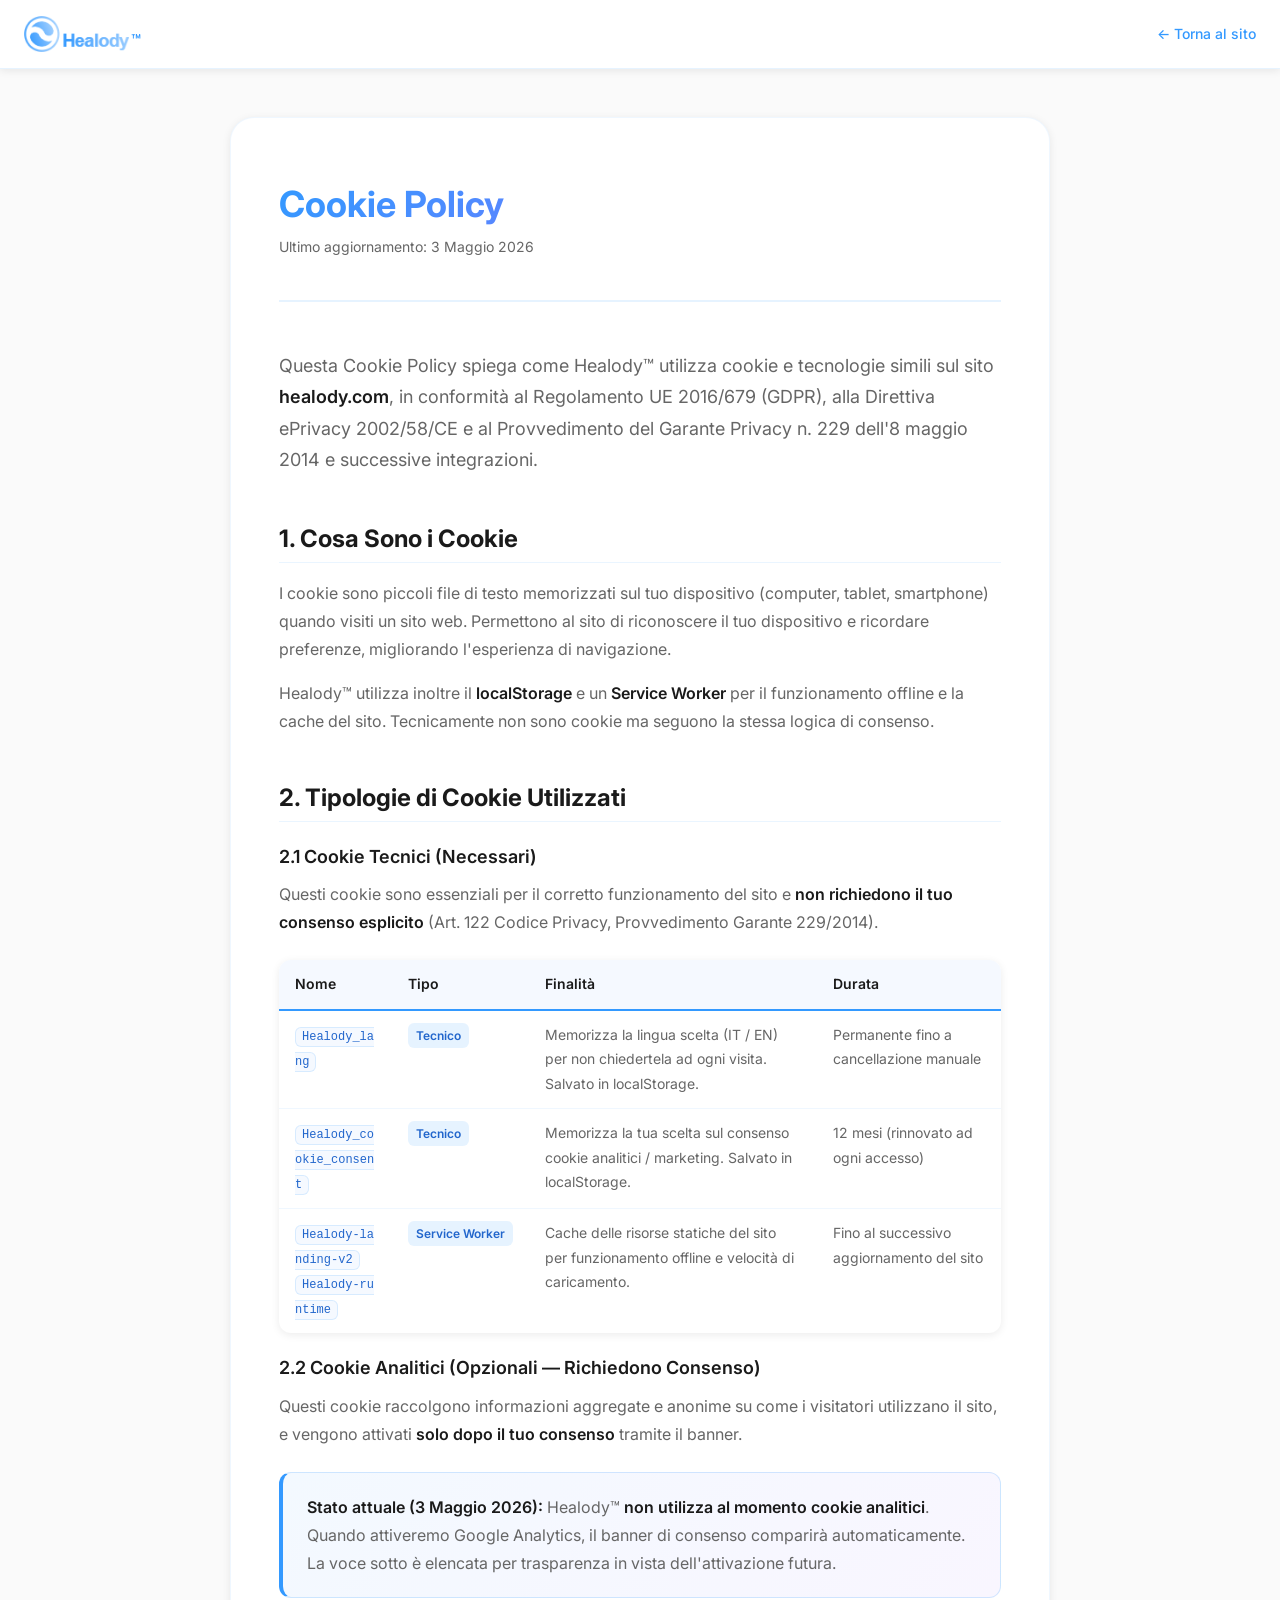
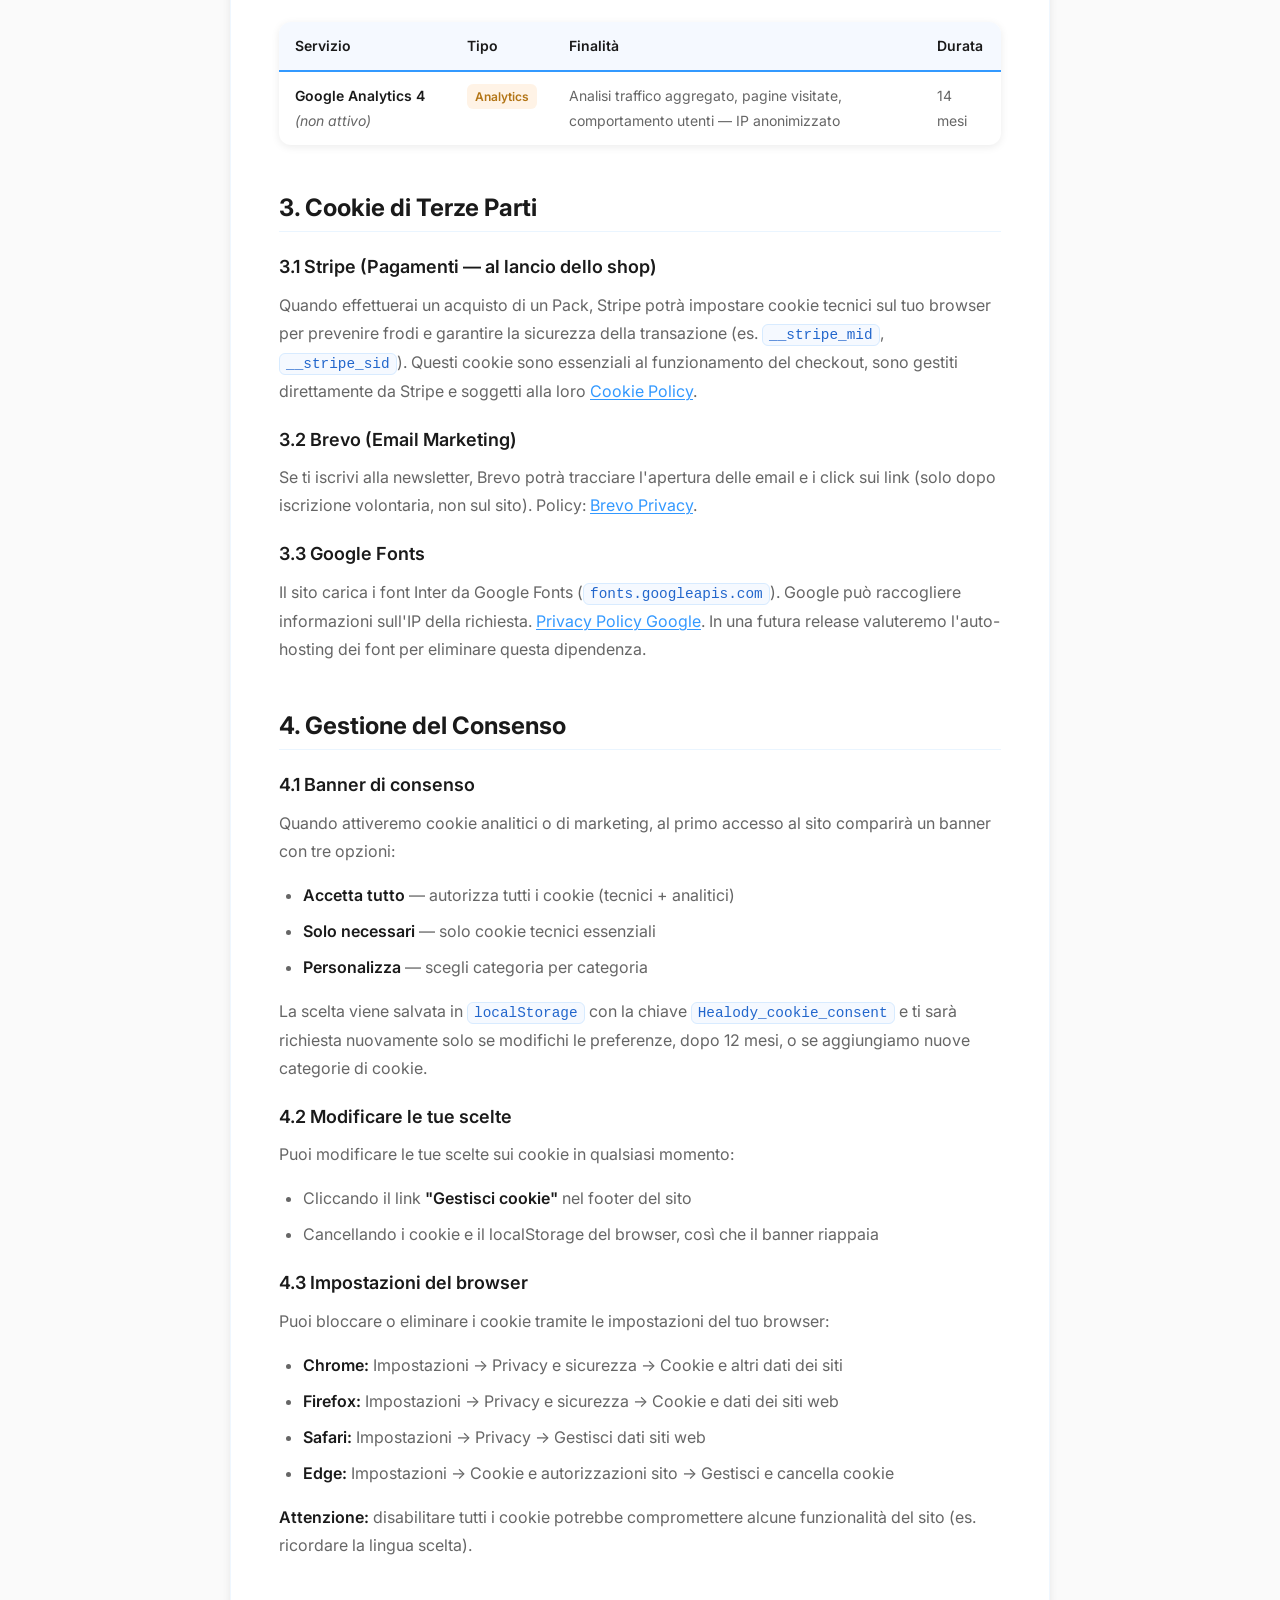
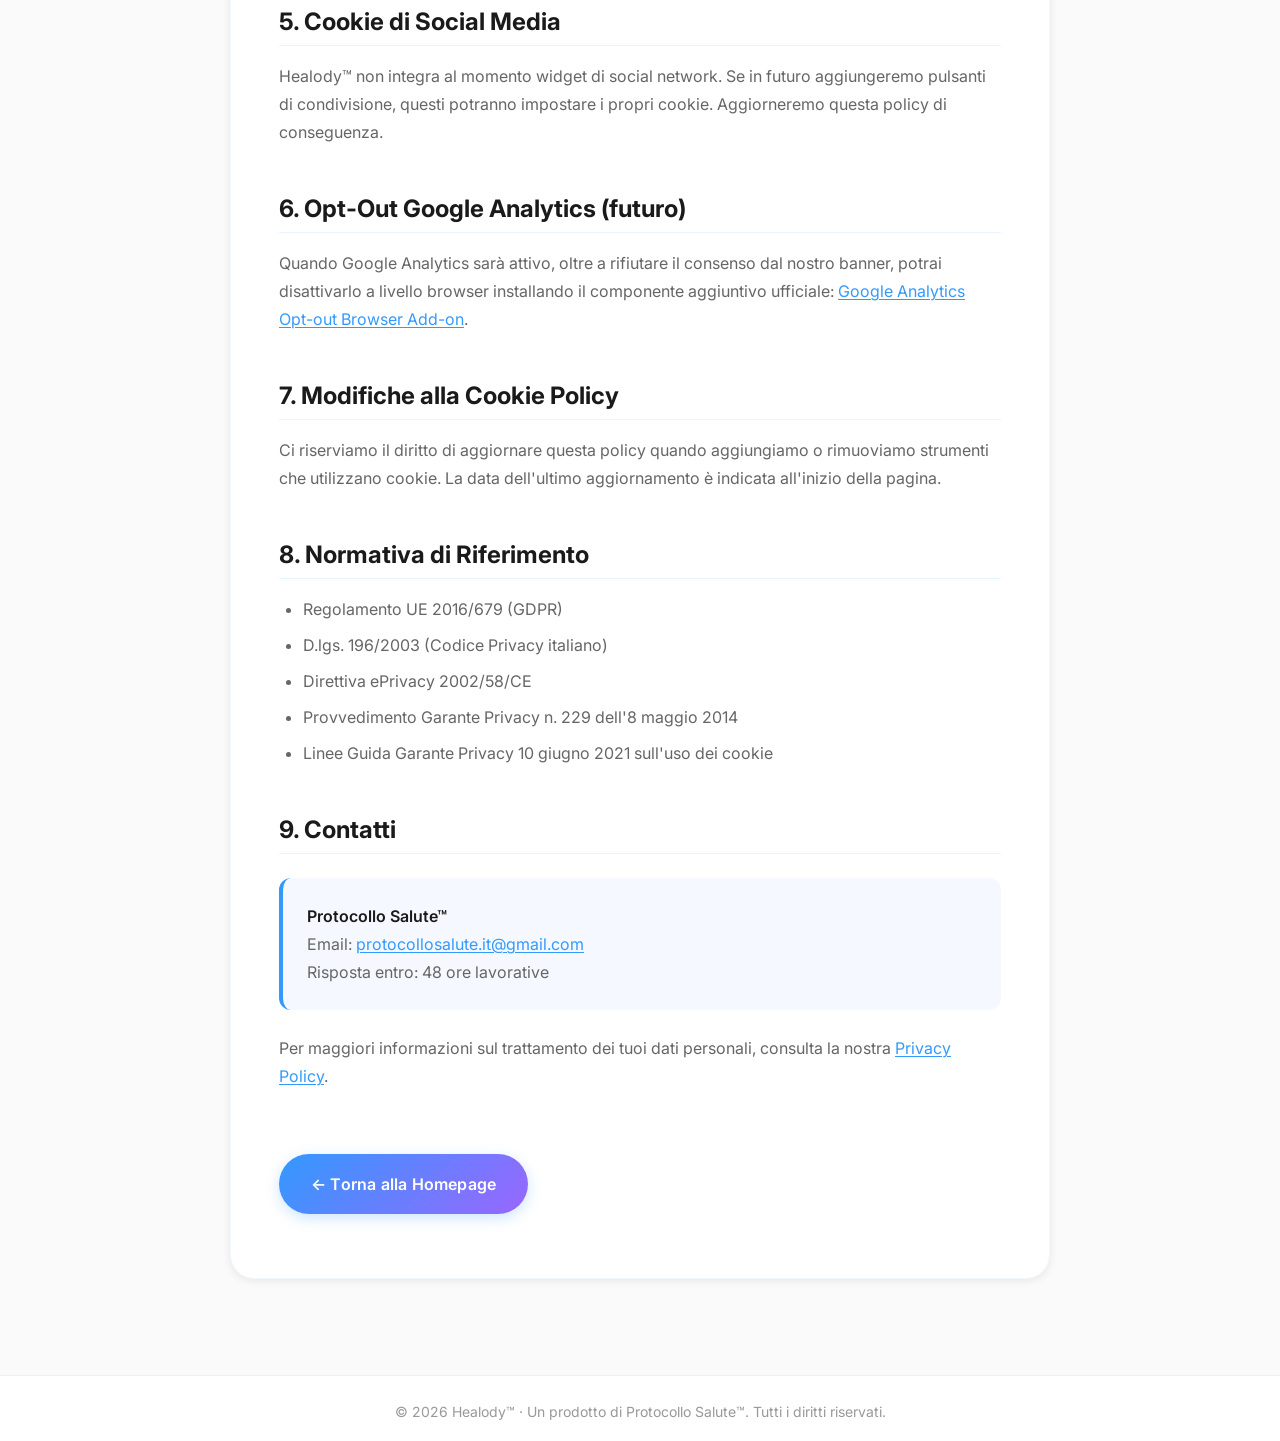
==== commit 60be6072: "update" ====
--- a/cookie-policy.html
+++ b/cookie-policy.html
@@ -23,6 +23,7 @@
         <div class="container">
             <a href="./" class="legal-navbar-logo">
                 <img src="images/logo-full-120.png" alt="Healody™" class="legal-logo-img">
+                <sup class="logo-tm logo-tm-legal" aria-label="Trademark">™</sup>
             </a>
             <a href="./" class="legal-back-link">← Torna al sito</a>
         </div>
--- a/css/styles.css
+++ b/css/styles.css
@@ -270,6 +270,31 @@
 .logo-img {
     height: 40px;
     width: auto;
+}
+
+.logo-tm {
+    font-size: 1em;
+    line-height: 1;
+    color: var(--color-blue-primary);
+    font-weight: var(--font-semibold);
+}
+
+.logo-tm-nav {
+    align-self: flex-start;
+    margin-left: -10px;
+    margin-top: 18px;
+}
+
+.footer-logo-wrap {
+    display: inline-flex;
+    align-items: flex-start;
+    gap: 2px;
+}
+
+.logo-tm-footer {
+    margin-top: 30px;
+    color: var(--text-white);
+    opacity: 0.85;
 }
 
 .navbar-menu {
@@ -1384,6 +1409,16 @@
 
     .mobile-menu-toggle {
         display: flex;
+    }
+
+    /* Su mobile il menu desktop si nasconde: il language switcher
+       deve stare attaccato all'hamburger (no più al centro). */
+    .navbar-content {
+        gap: var(--spacing-3);
+    }
+
+    .language-switcher {
+        margin-left: auto;
     }
 
     .mobile-menu-toggle.active .hamburger-line:nth-child(1) {
@@ -1826,7 +1861,7 @@
 }
 
 /* ============================================
-   PWA SECTION (Coming Soon)
+   PWA SECTION (Available)
    ============================================ */
 .pwa-section {
     padding: var(--spacing-24) 0;
@@ -1977,7 +2012,7 @@
 }
 
 /* ============================================
-   MODAL: PWA Coming Soon
+   MODAL: shared base styles (kept for future use)
    ============================================ */
 .modal-text {
     font-size: var(--text-base);
@@ -2174,3 +2209,276 @@
         width: 100%;
     }
 }
+
+/* ============================================
+   HERO CTA NOTE (small line under primary CTA)
+   ============================================ */
+.hero-cta-note {
+    margin-top: var(--spacing-3);
+    font-size: var(--text-sm);
+    color: var(--text-muted);
+}
+
+/* ============================================
+   PWA — Elite tease (Studio creativo alluso)
+   ============================================ */
+.pwa-elite-tease {
+    margin: var(--spacing-12) auto var(--spacing-8);
+    max-width: 720px;
+    padding: var(--spacing-8) var(--spacing-6);
+    text-align: center;
+    background: linear-gradient(135deg, rgba(51, 153, 255, 0.06), rgba(51, 153, 255, 0.02));
+    border: 1px solid rgba(51, 153, 255, 0.18);
+    border-radius: var(--radius-lg);
+}
+
+.pwa-elite-eyebrow {
+    display: inline-block;
+    font-size: var(--text-xs);
+    text-transform: uppercase;
+    letter-spacing: 0.12em;
+    color: var(--color-blue-primary);
+    font-weight: 600;
+    margin-bottom: var(--spacing-3);
+}
+
+.pwa-elite-title {
+    font-size: var(--text-2xl);
+    font-weight: 700;
+    color: var(--text-primary);
+    margin: 0 0 var(--spacing-3);
+}
+
+.pwa-elite-text {
+    font-size: var(--text-base);
+    line-height: 1.7;
+    color: var(--text-secondary);
+    margin: 0;
+}
+
+/* ============================================
+   PIANI (Plans section)
+   ============================================ */
+.plans-section {
+    padding: var(--spacing-24) 0;
+    background: var(--bg-accent);
+}
+
+.plans-grid {
+    display: grid;
+    grid-template-columns: repeat(3, 1fr);
+    gap: var(--spacing-6);
+    margin-top: var(--spacing-10);
+    align-items: stretch;
+}
+
+.plan-card {
+    position: relative;
+    display: flex;
+    flex-direction: column;
+    background: #ffffff;
+    border: 1px solid #e2e8f0;
+    border-radius: var(--radius-lg);
+    padding: var(--spacing-8) var(--spacing-6);
+    box-shadow: 0 2px 10px rgba(0, 0, 0, 0.04);
+    transition: transform 0.2s ease, box-shadow 0.2s ease;
+}
+
+.plan-card:hover {
+    transform: translateY(-4px);
+    box-shadow: 0 10px 28px rgba(0, 0, 0, 0.08);
+}
+
+.plan-card-highlight {
+    border-color: var(--color-blue-primary);
+    box-shadow: 0 6px 20px rgba(51, 153, 255, 0.18);
+    transform: scale(1.03);
+}
+
+.plan-card-highlight:hover {
+    transform: scale(1.03) translateY(-4px);
+}
+
+.plan-badge {
+    position: absolute;
+    top: -14px;
+    left: 50%;
+    transform: translateX(-50%);
+    background: var(--color-blue-primary);
+    color: #ffffff;
+    font-size: var(--text-xs);
+    font-weight: 600;
+    text-transform: uppercase;
+    letter-spacing: 0.08em;
+    padding: 6px 14px;
+    border-radius: 999px;
+    box-shadow: 0 3px 10px rgba(51, 153, 255, 0.35);
+}
+
+.plan-header {
+    text-align: center;
+    margin-bottom: var(--spacing-5);
+}
+
+.plan-name {
+    font-size: var(--text-xl);
+    font-weight: 700;
+    color: var(--text-primary);
+    margin: 0 0 var(--spacing-3);
+}
+
+.plan-price {
+    display: flex;
+    flex-direction: column;
+    align-items: center;
+    gap: 2px;
+}
+
+.plan-price-amount {
+    font-size: 2.5rem;
+    font-weight: 700;
+    color: var(--text-primary);
+    line-height: 1;
+}
+
+.plan-price-period {
+    font-size: var(--text-sm);
+    color: var(--text-muted);
+}
+
+.plan-price-yearly {
+    margin-top: var(--spacing-2);
+    font-size: var(--text-sm);
+    color: var(--text-secondary);
+}
+
+.plan-discount {
+    display: inline-block;
+    margin-left: 6px;
+    padding: 2px 8px;
+    background: var(--color-green);
+    color: #ffffff;
+    font-size: var(--text-xs);
+    font-weight: 700;
+    border-radius: 999px;
+    letter-spacing: 0.04em;
+}
+
+.plan-tagline {
+    text-align: center;
+    font-size: var(--text-sm);
+    font-style: italic;
+    color: var(--text-secondary);
+    margin: 0 0 var(--spacing-5);
+}
+
+.plan-features {
+    list-style: none;
+    padding: 0;
+    margin: 0;
+    flex: 1;
+    display: flex;
+    flex-direction: column;
+    gap: var(--spacing-3);
+}
+
+.plan-features li {
+    position: relative;
+    padding-left: 28px;
+    font-size: var(--text-sm);
+    line-height: 1.6;
+    color: var(--text-secondary);
+}
+
+.plan-features li::before {
+    content: "✓";
+    position: absolute;
+    left: 0;
+    top: 0;
+    width: 20px;
+    height: 20px;
+    display: inline-flex;
+    align-items: center;
+    justify-content: center;
+    background: rgba(51, 153, 255, 0.12);
+    color: var(--color-blue-primary);
+    border-radius: 50%;
+    font-size: 12px;
+    font-weight: 700;
+}
+
+.plan-features li em {
+    font-style: italic;
+    color: var(--text-primary);
+    font-weight: 500;
+}
+
+.plans-cta {
+    text-align: center;
+    margin-top: var(--spacing-10);
+}
+
+.plans-cta-note {
+    margin-top: var(--spacing-3);
+    font-size: var(--text-sm);
+    color: var(--text-muted);
+}
+
+@media (max-width: 900px) {
+    .plans-grid {
+        grid-template-columns: 1fr;
+        max-width: 480px;
+        margin-left: auto;
+        margin-right: auto;
+    }
+
+    .plan-card-highlight {
+        transform: none;
+    }
+
+    .plan-card-highlight:hover {
+        transform: translateY(-4px);
+    }
+}
+
+/* ============================================
+   BONUS section
+   ============================================ */
+.bonus-section {
+    padding: var(--spacing-24) 0;
+}
+
+.bonus-grid {
+    display: grid;
+    grid-template-columns: repeat(2, 1fr);
+    gap: var(--spacing-6);
+    margin-top: var(--spacing-10);
+}
+
+.bonus-card {
+    background: #ffffff;
+    border: 1px solid #e2e8f0;
+    border-left: 3px solid var(--color-blue-primary);
+    border-radius: var(--radius-md);
+    padding: var(--spacing-6);
+}
+
+.bonus-card-title {
+    font-size: var(--text-lg);
+    font-weight: 600;
+    color: var(--text-primary);
+    margin: 0 0 var(--spacing-3);
+}
+
+.bonus-card-text {
+    font-size: var(--text-base);
+    line-height: 1.7;
+    color: var(--text-secondary);
+    margin: 0;
+}
+
+@media (max-width: 768px) {
+    .bonus-grid {
+        grid-template-columns: 1fr;
+    }
+}
--- a/css/legal.css
+++ b/css/legal.css
@@ -42,6 +42,14 @@
 .legal-logo-img {
     height: 36px;
     width: auto;
+}
+
+/* Trademark superscript next to the logo (legal pages variant — mirrors
+   .logo-tm-nav from styles.css but scaled to the legal logo height). */
+.logo-tm-legal {
+    align-self: flex-start;
+    margin-left: 2px;
+    margin-top: 16px;
 }
 
 .legal-back-link {
@@ -363,6 +371,10 @@
     .legal-navbar-logo .legal-logo-img {
         height: 28px;
     }
+
+    .logo-tm-legal {
+        margin-top: 13px;
+    }
 }
 
 @media (max-width: 480px) {
